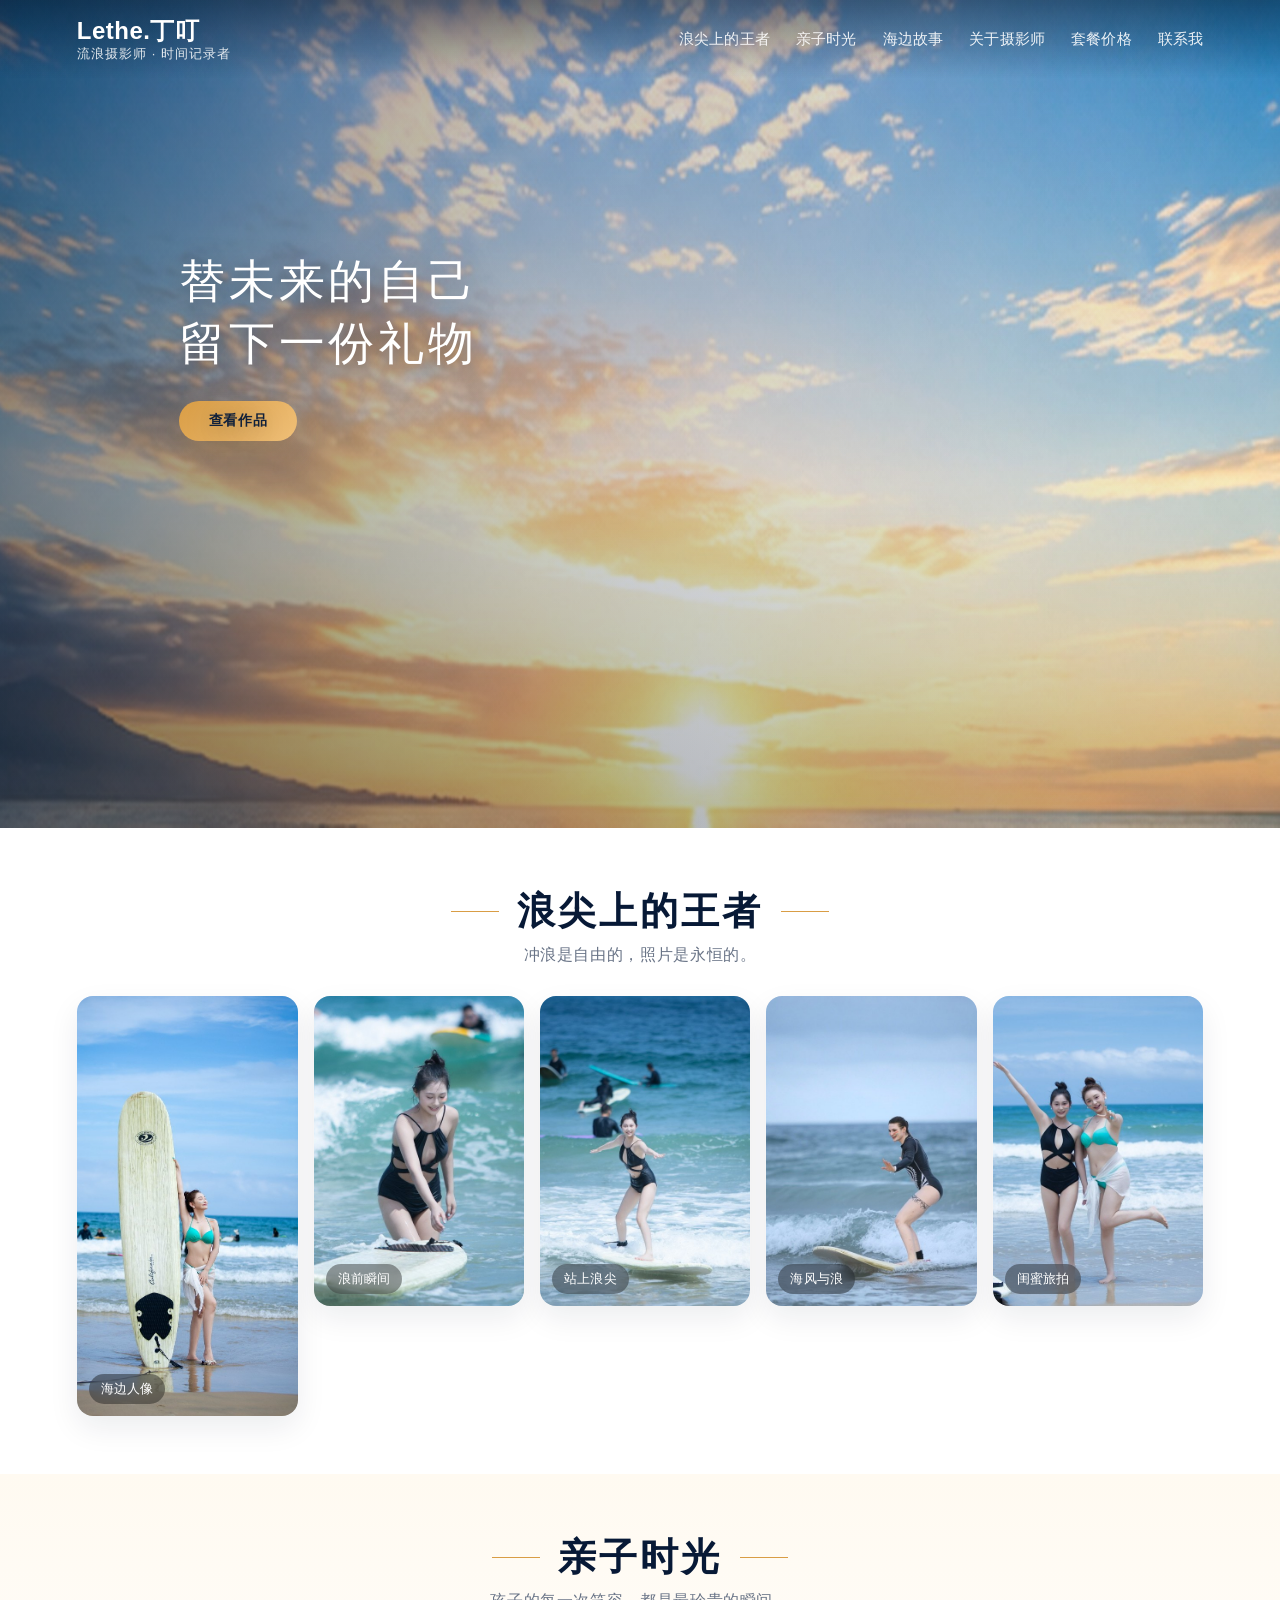
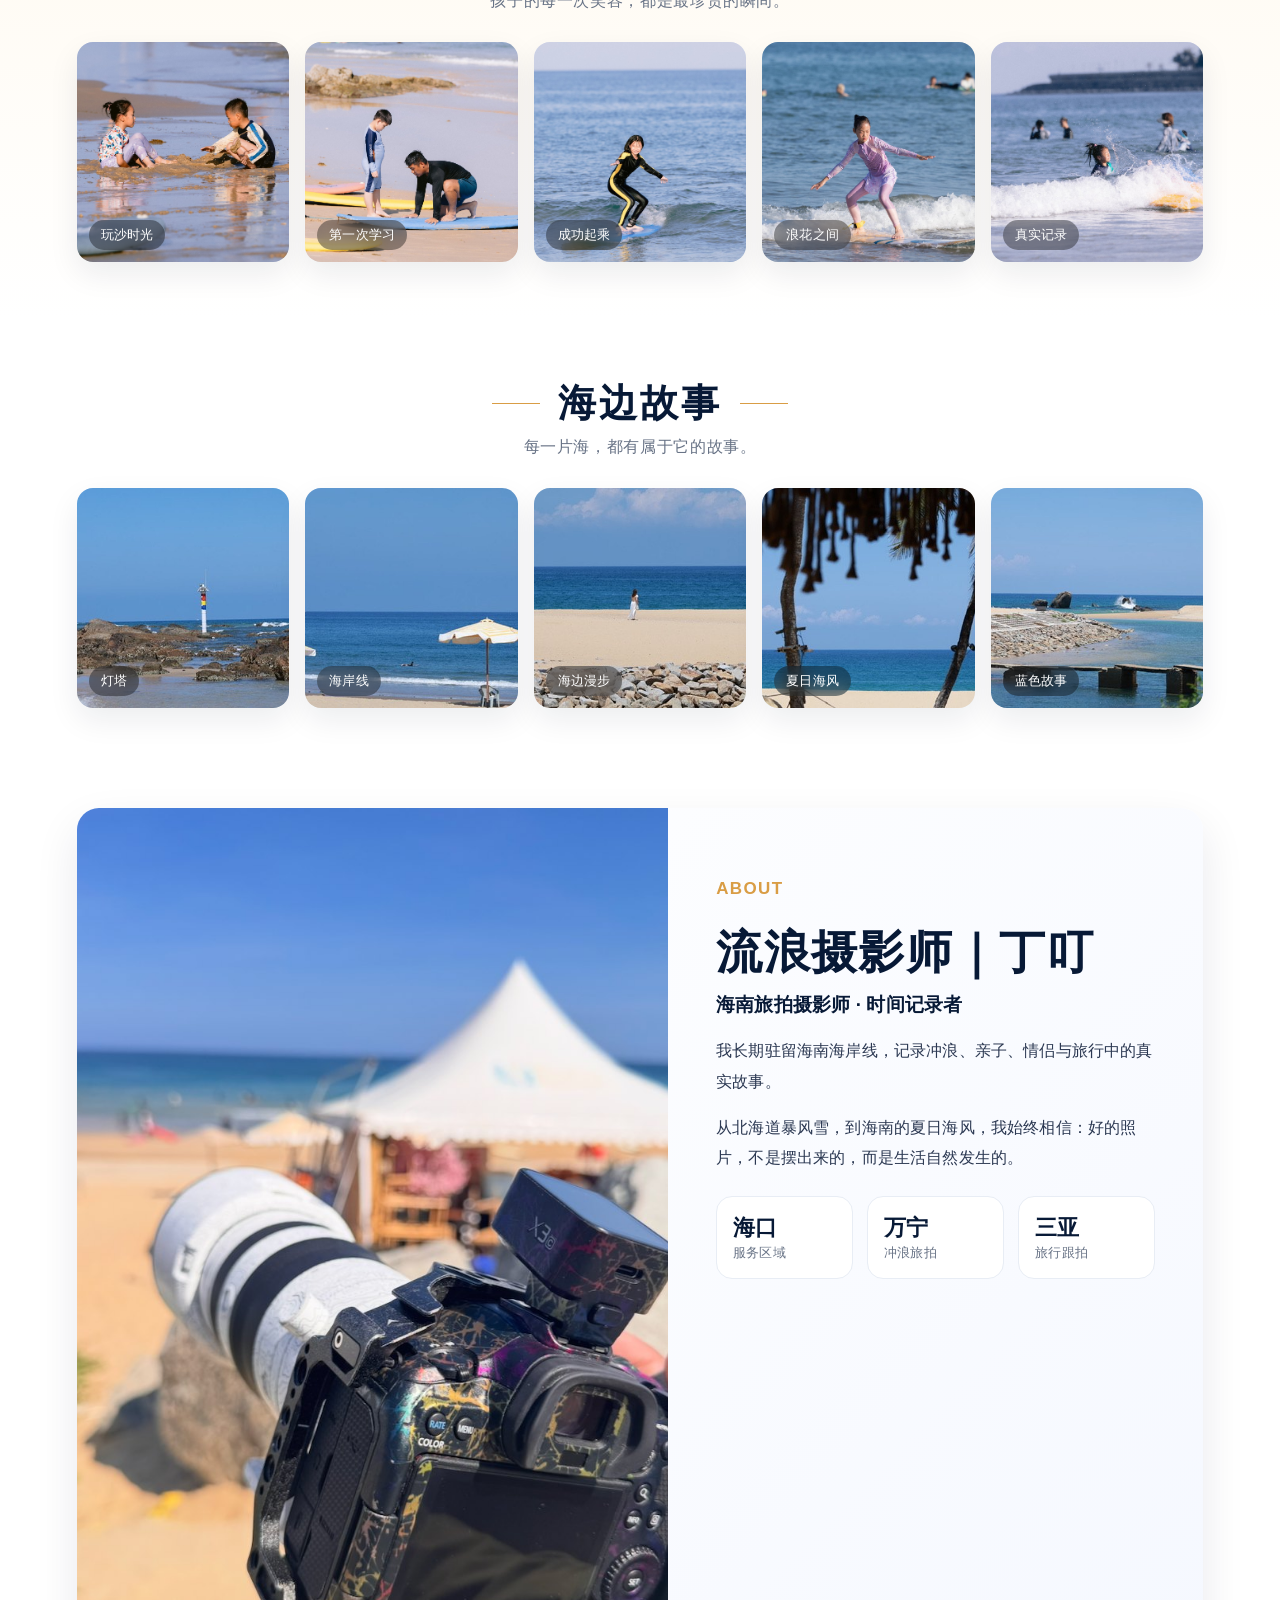
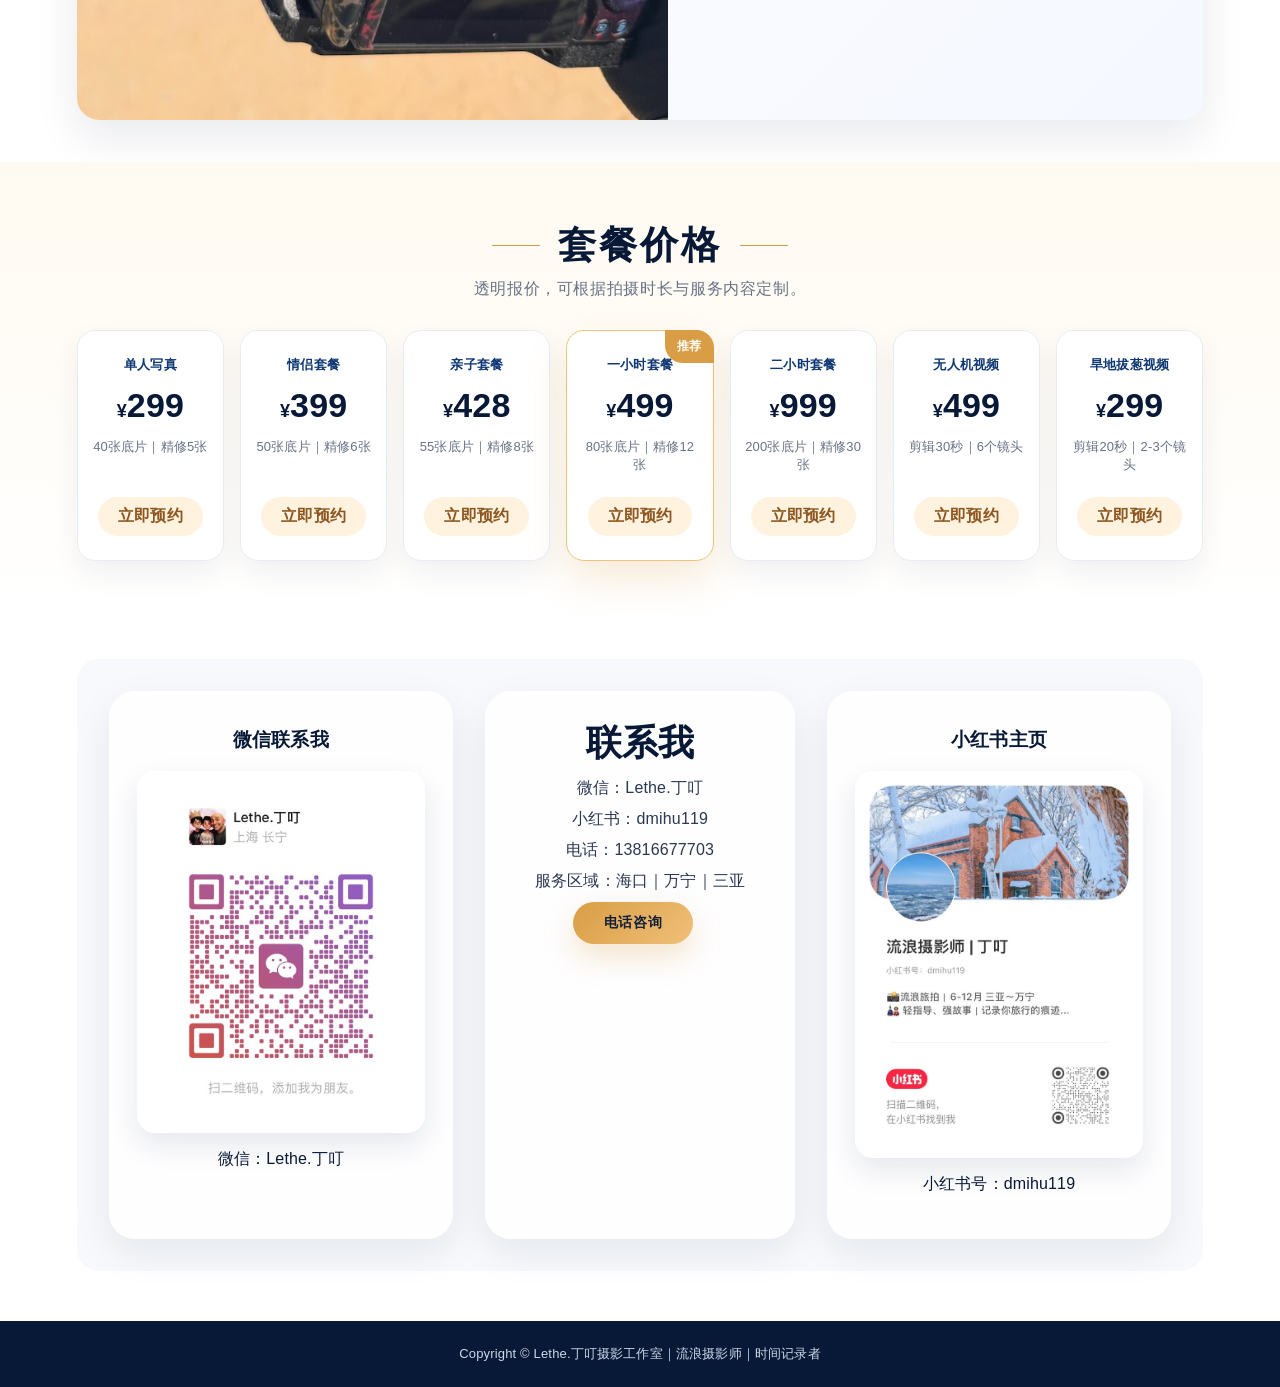
==== index.html @ 519474a5 "Add files via upload" ====
<!doctype html>
<html lang="zh-CN">
<head>
  <meta charset="utf-8" />
  <meta name="viewport" content="width=device-width, initial-scale=1" />
  <title>Lethe.丁叮｜海南旅拍摄影师</title>
  <meta name="description" content="流浪摄影师丁叮，海南海口、万宁、三亚旅拍预约。冲浪摄影、亲子时光、海边写真、情侣旅拍、无人机视频。" />
  <link rel="stylesheet" href="style.css" />
</head>
<body>
  <header class="nav">
    <a class="brand" href="#home"><span>Lethe.丁叮</span><small>流浪摄影师 · 时间记录者</small></a>
    <nav>
      <a href="#surf">浪尖上的王者</a><a href="#family">亲子时光</a><a href="#sea">海边故事</a><a href="#about">关于摄影师</a><a href="#price">套餐价格</a><a href="#contact">联系我</a>
    </nav>
  </header>

  <main id="home">
    <section class="hero">
      <div class="hero-bg"></div>
      <div class="hero-content">
        <div class="hero-brand-block hero-slogan-only">
          <h1>替未来的自己<br>留下一份礼物</h1>
          <div class="hero-actions">
            <a class="btn primary" href="#surf">查看作品</a>
          </div>
        </div>
      </div>
    </section>

    <section class="section" id="surf">
      <div class="section-title"><span></span><h2>浪尖上的王者</h2><span></span></div>
      <p class="section-desc">冲浪是自由的，照片是永恒的。</p>
      <div class="gallery surf-grid">
        <figure class="portrait"><img src="images/surf-01.jpg" alt="海边冲浪板人像"><figcaption>海边人像</figcaption></figure>
        <figure><img src="images/surf-02.jpg" alt="冲浪女孩入水"><figcaption>浪前瞬间</figcaption></figure>
        <figure><img src="images/surf-03.jpg" alt="冲浪女孩起乘"><figcaption>站上浪尖</figcaption></figure>
        <figure><img src="images/surf-04.jpg" alt="冲浪中的女孩"><figcaption>海风与浪</figcaption></figure>
        <figure><img src="images/surf-05.jpg" alt="闺蜜海边合影"><figcaption>闺蜜旅拍</figcaption></figure>
      </div>
    </section>

    <section class="section alt" id="family">
      <div class="section-title"><span></span><h2>亲子时光</h2><span></span></div>
      <p class="section-desc">孩子的每一次笑容，都是最珍贵的瞬间。</p>
      <div class="gallery family-grid">
        <figure><img src="images/family-01.jpg" alt="海边玩沙的小朋友"><figcaption>玩沙时光</figcaption></figure>
        <figure><img src="images/family-02.jpg" alt="冲浪教学"><figcaption>第一次学习</figcaption></figure>
        <figure><img src="images/family-03.jpg" alt="小朋友冲浪"><figcaption>成功起乘</figcaption></figure>
        <figure><img src="images/family-04.jpg" alt="粉色冲浪女孩"><figcaption>浪花之间</figcaption></figure>
        <figure><img src="images/family-05.jpg" alt="冲浪落水瞬间"><figcaption>真实记录</figcaption></figure>
      </div>
    </section>

    <section class="section" id="sea">
      <div class="section-title"><span></span><h2>海边故事</h2><span></span></div>
      <p class="section-desc">每一片海，都有属于它的故事。</p>
      <div class="gallery sea-grid">
        <figure><img src="images/sea-01.jpg" alt="海边灯塔"><figcaption>灯塔</figcaption></figure>
        <figure><img src="images/sea-02.jpg" alt="沙滩海景"><figcaption>海岸线</figcaption></figure>
        <figure><img src="images/sea-03.jpg" alt="海边漫步女孩"><figcaption>海边漫步</figcaption></figure>
        <figure><img src="images/sea-04.jpg" alt="海景椰树"><figcaption>夏日海风</figcaption></figure>
        <figure><img src="images/sea-05.jpg" alt="海边栈桥"><figcaption>蓝色故事</figcaption></figure>
      </div>
    </section>

    <section class="about" id="about">
      <div class="about-img"><img src="images/photographer.jpg" alt="摄影师海边工作照"></div>
      <div class="about-text">
        <p class="eyebrow dark">ABOUT</p>
        <h2>流浪摄影师｜丁叮</h2>
        <h3>海南旅拍摄影师 · 时间记录者</h3>
        <p>我长期驻留海南海岸线，记录冲浪、亲子、情侣与旅行中的真实故事。</p>
        <p>从北海道暴风雪，到海南的夏日海风，我始终相信：好的照片，不是摆出来的，而是生活自然发生的。</p>
        <div class="stats"><div><strong>海口</strong><span>服务区域</span></div><div><strong>万宁</strong><span>冲浪旅拍</span></div><div><strong>三亚</strong><span>旅行跟拍</span></div></div>
      </div>
    </section>

    <section class="section alt" id="price">
      <div class="section-title"><span></span><h2>套餐价格</h2><span></span></div>
      <p class="section-desc">透明报价，可根据拍摄时长与服务内容定制。</p>
      <div class="pricing">
        <div class="card"><small>单人写真</small><h3>299</h3><p>40张底片｜精修5张</p><a href="#contact">立即预约</a></div>
        <div class="card"><small>情侣套餐</small><h3>399</h3><p>50张底片｜精修6张</p><a href="#contact">立即预约</a></div>
        <div class="card"><small>亲子套餐</small><h3>428</h3><p>55张底片｜精修8张</p><a href="#contact">立即预约</a></div>
        <div class="card featured"><b>推荐</b><small>一小时套餐</small><h3>499</h3><p>80张底片｜精修12张</p><a href="#contact">立即预约</a></div>
        <div class="card"><small>二小时套餐</small><h3>999</h3><p>200张底片｜精修30张</p><a href="#contact">立即预约</a></div>
        <div class="card"><small>无人机视频</small><h3>499</h3><p>剪辑30秒｜6个镜头</p><a href="#contact">立即预约</a></div>
        <div class="card"><small>旱地拔葱视频</small><h3>299</h3><p>剪辑20秒｜2-3个镜头</p><a href="#contact">立即预约</a></div>
      </div>
    </section>

    <section class="contact" id="contact">
      <div class="qr"><h3>微信联系我</h3><img src="images/wechat-qr.jpg" alt="微信二维码"><p>微信：Lethe.丁叮</p></div>
      <div class="contact-info"><h2>联系我</h2><p>微信：Lethe.丁叮</p><p>小红书：dmihu119</p><p>电话：13816677703</p><p>服务区域：海口｜万宁｜三亚</p><a class="btn primary" href="tel:13816677703">电话咨询</a></div>
      <div class="qr"><h3>小红书主页</h3><img src="images/xhs-qr.jpg" alt="小红书二维码"><p>小红书号：dmihu119</p></div>
    </section>
  </main>

  <footer>Copyright © Lethe.丁叮摄影工作室｜流浪摄影师｜时间记录者</footer>
</body>
</html>
---- style.css ----
:root{--navy:#071936;--blue:#0e3773;--gold:#d99d45;--cream:#fffaf1;--muted:#687386;--card:#ffffff;--line:#e8edf5}*{box-sizing:border-box}html{scroll-behavior:smooth}body{margin:0;font-family:-apple-system,BlinkMacSystemFont,"Segoe UI","PingFang SC","Microsoft YaHei",Arial,sans-serif;color:var(--navy);background:#fff}a{text-decoration:none;color:inherit}.nav{position:fixed;z-index:50;top:0;left:0;right:0;height:72px;display:flex;align-items:center;justify-content:space-between;padding:0 7vw;color:#fff;background:linear-gradient(180deg,rgba(0,0,0,.42),rgba(0,0,0,0));transition:.3s}.brand{font-weight:700;font-size:24px;line-height:1}.brand small{display:block;font-weight:400;font-size:13px;margin-top:8px;opacity:.9}.nav nav{display:flex;gap:30px;font-size:15px}.nav nav a{opacity:.9}.nav nav a:hover{color:#ffe0a3}.hero{height:720px;min-height:82vh;position:relative;display:flex;align-items:center;padding:120px 7vw 80px;color:#fff;overflow:hidden}.hero-bg{position:absolute;inset:0;background:linear-gradient(90deg,rgba(3,14,36,.64),rgba(3,14,36,.22),rgba(3,14,36,.1)),url('images/hero.jpg') center/cover no-repeat;transform:scale(1.03)}.hero-content{position:relative;max-width:800px}.eyebrow{letter-spacing:.08em;font-size:17px;font-weight:600}.eyebrow.dark{color:var(--gold)}h1{font-size:66px;line-height:1.12;margin:24px 0 20px;letter-spacing:-.04em}h2{font-size:36px;margin:0}h3{margin:8px 0 18px}.subtitle{font-size:20px;opacity:.95}.btn{display:inline-flex;align-items:center;justify-content:center;padding:14px 30px;border-radius:999px;font-weight:700;margin-right:14px}.btn.primary{background:var(--gold);color:#fff;box-shadow:0 14px 35px rgba(217,157,69,.35)}.btn.ghost{border:1px solid rgba(255,255,255,.7);color:#fff}.section{padding:58px 6vw}.section.alt{background:linear-gradient(180deg,#fffaf1,#fff)}.section-title{display:flex;justify-content:center;align-items:center;gap:18px;text-align:center}.section-title span{width:48px;height:1px;background:var(--gold)}.section-desc{text-align:center;margin:8px 0 30px;color:var(--muted)}.gallery{display:grid;gap:16px}.gallery figure{margin:0;border-radius:16px;overflow:hidden;background:#f2f5fb;position:relative;box-shadow:0 12px 30px rgba(7,25,54,.08)}.gallery img{width:100%;height:100%;object-fit:cover;display:block;transition:.4s}.gallery figure:hover img{transform:scale(1.04)}figcaption{position:absolute;left:12px;bottom:12px;color:#fff;background:rgba(0,0,0,.36);backdrop-filter:blur(8px);padding:6px 12px;border-radius:999px;font-size:13px}.surf-grid{grid-template-columns:1.05fr 1fr 1fr 1fr 1fr}.surf-grid figure{height:310px}.surf-grid .portrait{height:420px;grid-row:span 2}.family-grid,.sea-grid{grid-template-columns:repeat(5,1fr)}.family-grid figure,.sea-grid figure{height:220px}.about{margin:42px 6vw;padding:0;background:linear-gradient(135deg,#fff,#f5f8ff);border-radius:22px;display:grid;grid-template-columns:1.05fr .95fr;overflow:hidden;box-shadow:0 18px 45px rgba(7,25,54,.09)}.about-img img{width:100%;height:100%;min-height:430px;object-fit:cover}.about-text{padding:48px}.about-text p{line-height:1.9;color:#2b3852}.stats{display:grid;grid-template-columns:repeat(3,1fr);gap:14px;margin-top:22px}.stats div{background:#fff;border:1px solid var(--line);border-radius:16px;padding:16px}.stats strong{display:block;font-size:22px}.stats span{color:var(--muted);font-size:13px}.pricing{display:grid;grid-template-columns:repeat(7,1fr);gap:16px}.card{position:relative;text-align:center;background:#fff;border:1px solid var(--line);border-radius:18px;padding:24px 12px;box-shadow:0 12px 30px rgba(7,25,54,.06)}.card small{color:var(--blue);font-weight:700}.card h3{font-size:34px;margin:12px 0 4px}.card h3:before{content:'¥';font-size:18px}.card p{font-size:13px;color:var(--muted);min-height:38px}.card a{display:inline-block;margin-top:8px;background:#fff2df;color:#8d5720;padding:9px 20px;border-radius:999px;font-weight:700}.card.featured{border-color:#efc47e;box-shadow:0 18px 40px rgba(217,157,69,.2)}.card.featured b{position:absolute;right:-1px;top:-1px;background:var(--gold);color:#fff;border-radius:0 18px 0 18px;padding:8px 12px;font-size:12px}.contact{margin:40px 6vw 0;padding:32px;background:#f7f9fc;border-radius:22px;display:grid;grid-template-columns:1fr 1.2fr 1fr;gap:26px;align-items:center;text-align:center}.qr img{width:190px;height:190px;object-fit:cover;border-radius:16px;background:#fff;padding:8px;box-shadow:0 12px 30px rgba(7,25,54,.1)}.contact-info p{margin:10px;color:#2b3852}footer{text-align:center;padding:24px;background:var(--navy);color:#cdd7ea;font-size:13px;margin-top:50px}@media(max-width:980px){.nav{height:auto;padding:18px 5vw;background:rgba(7,25,54,.72);backdrop-filter:blur(10px)}.nav nav{display:none}h1{font-size:42px}.hero{height:640px;padding:110px 5vw 60px}.surf-grid,.family-grid,.sea-grid{grid-template-columns:repeat(2,1fr)}.surf-grid .portrait{grid-row:auto;height:320px}.gallery figure,.family-grid figure,.sea-grid figure{height:230px}.about{grid-template-columns:1fr;margin:30px 5vw}.about-text{padding:28px}.pricing{grid-template-columns:repeat(2,1fr)}.contact{grid-template-columns:1fr;margin:30px 5vw}.qr img{width:220px;height:220px}}@media(max-width:560px){h1{font-size:34px}.subtitle,.eyebrow{font-size:15px}.section{padding:42px 4vw}.gallery{grid-template-columns:1fr}.gallery figure,.surf-grid .portrait,.family-grid figure,.sea-grid figure{height:260px}.pricing{grid-template-columns:1fr}.stats{grid-template-columns:1fr}.btn{margin:6px 8px 6px 0}.hero{min-height:88vh}.hero-bg{background-position:center}}


/* ===== V3 首页字体与排版优化 ===== */
:root{
  --navy:#071936;
  --deep:#071425;
  --gold:#d99d45;
  --cream:#fffaf1;
}

body{
  font-family: -apple-system,BlinkMacSystemFont,"Helvetica Neue","PingFang SC","Hiragino Sans GB","Microsoft YaHei",Arial,sans-serif;
  letter-spacing: .01em;
}

.nav{
  height: 78px;
  padding: 0 6vw;
  background: linear-gradient(180deg, rgba(5,15,32,.46), rgba(5,15,32,0));
  backdrop-filter: none;
}

.nav .brand span{
  font-size: 24px;
  font-weight: 650;
  letter-spacing: .02em;
}

.nav .brand small{
  margin-top: 4px;
  font-size: 13px;
  opacity: .86;
  letter-spacing: .08em;
}

.nav nav{
  gap: 26px;
}

.nav nav a{
  font-size: 15px;
  font-weight: 500;
  opacity: .9;
}

.hero{
  min-height: 760px;
  height: 92vh;
  position: relative;
  display: flex;
  align-items: center;
  overflow: hidden;
}

.hero-bg{
  position:absolute;
  inset:0;
  background-size: cover;
  background-position: center center;
  filter: none;
  transform: scale(1.01);
}

.hero::before{
  content:"";
  position:absolute;
  inset:0;
  background:
    linear-gradient(90deg, rgba(5,15,32,.70) 0%, rgba(5,15,32,.42) 43%, rgba(5,15,32,.10) 100%),
    linear-gradient(180deg, rgba(5,15,32,.20) 0%, rgba(5,15,32,.08) 52%, rgba(5,15,32,.34) 100%);
  z-index:1;
}

.hero-content{
  position: relative;
  z-index: 2;
  width: min(980px, 88vw);
  margin-left: 7vw;
  padding-top: 40px;
  color: #fff;
}

.hero-content .eyebrow{
  font-size: clamp(17px, 2vw, 24px);
  line-height: 1.5;
  font-weight: 500;
  letter-spacing: .12em;
  opacity: .94;
  margin: 0 0 30px;
  text-shadow: 0 2px 18px rgba(0,0,0,.25);
}

.hero-content h1{
  margin: 0;
  max-width: 900px;
  font-size: clamp(48px, 7vw, 88px);
  line-height: 1.14;
  font-weight: 680;
  letter-spacing: .02em;
  text-shadow: 0 5px 30px rgba(0,0,0,.36);
}

.hero-content h1 span{
  font-weight: 620;
}

.hero-content .subtitle{
  margin-top: 30px;
  font-size: clamp(17px, 2vw, 23px);
  line-height: 1.85;
  font-weight: 400;
  letter-spacing: .08em;
  opacity: .94;
  text-shadow: 0 3px 22px rgba(0,0,0,.28);
}

.hero-actions{
  margin-top: 34px;
  display:flex;
  gap:16px;
  flex-wrap:wrap;
}

.btn{
  min-width: 138px;
  border-radius: 999px;
  padding: 14px 28px;
  font-size: 15px;
  font-weight: 600;
  letter-spacing: .05em;
}

.btn.primary{
  background: linear-gradient(135deg,#d99d45,#f0c078);
  color:#11213a;
  box-shadow: 0 12px 30px rgba(217,157,69,.28);
}

.btn.ghost{
  color:#fff;
  border:1px solid rgba(255,255,255,.58);
  background:rgba(255,255,255,.08);
}

.section-title h2{
  font-size: clamp(28px, 3vw, 40px);
  letter-spacing: .08em;
  font-weight: 700;
}

.section-desc{
  font-size: 16px;
  letter-spacing: .04em;
}

.about-text h2{
  font-size: clamp(30px, 4vw, 46px);
  font-weight: 700;
  letter-spacing:.03em;
}

.contact{
  display:grid;
  grid-template-columns: minmax(220px, 1fr) minmax(260px, .9fr) minmax(220px, 1fr);
  gap: 32px;
  align-items: stretch;
}

.contact .qr,
.contact .contact-info{
  background: rgba(255,255,255,.9);
  border-radius: 26px;
  box-shadow: 0 14px 38px rgba(7,25,54,.08);
  padding: 28px;
}

.contact .qr img{
  width: 100%;
  max-width: 360px;
  height: auto;
  object-fit: contain;
  display:block;
  margin: 0 auto;
  border-radius: 18px;
}

@media(max-width: 900px){
  .nav{
    height:auto;
    min-height:66px;
    padding: 14px 5vw;
  }
  .nav nav{
    display:none;
  }
  .hero{
    min-height: 680px;
    height: 86vh;
  }
  .hero-content{
    width: 88vw;
    margin-left: 6vw;
    padding-top: 50px;
  }
  .hero-content h1{
    font-size: clamp(42px, 10vw, 68px);
    line-height: 1.18;
  }
  .hero-content .eyebrow{
    font-size: 16px;
    letter-spacing: .08em;
    margin-bottom: 22px;
  }
  .hero-content .subtitle{
    font-size: 16px;
    line-height: 1.75;
  }
  .contact{
    grid-template-columns:1fr;
  }
}

@media(max-width: 560px){
  .hero{
    min-height: 640px;
    height: 82vh;
  }
  .hero-content h1{
    font-size: 40px;
    line-height: 1.18;
  }
  .hero-content .eyebrow{
    font-size: 14px;
  }
  .hero-content .subtitle{
    font-size: 15px;
    letter-spacing: .04em;
  }
  .btn{
    width: 100%;
    text-align:center;
  }
}


/* ===== V4 首页高清背景图强制替换 ===== */
.hero-bg{
  background-image: url("images/hero.jpg") !important;
  background-size: cover !important;
  background-position: center center !important;
}


/* ===== V5 首页高清落日大图最终修复 ===== */
.hero-bg{
  background-image: url("images/hero.jpg") !important;
  background-size: cover !important;
  background-position: center center !important;
  filter: none !important;
  transform: none !important;
}
.hero::before{
  background:
    linear-gradient(90deg, rgba(5,15,32,.58) 0%, rgba(5,15,32,.34) 45%, rgba(5,15,32,.06) 100%),
    linear-gradient(180deg, rgba(5,15,32,.10) 0%, rgba(5,15,32,.05) 55%, rgba(5,15,32,.26) 100%) !important;
}


/* ===== V6 首页文字减少与画面留白优化 ===== */
.hero{
  min-height: 760px;
  height: 92vh;
}

.hero-content{
  width: min(560px, 84vw) !important;
  margin-left: 7vw !important;
  padding-top: 120px !important;
}

.hero-content .eyebrow{
  font-size: clamp(14px, 1.3vw, 18px) !important;
  line-height: 1.5 !important;
  font-weight: 500 !important;
  letter-spacing: .16em !important;
  margin-bottom: 18px !important;
  opacity: .92 !important;
}

.hero-content h1{
  max-width: 560px !important;
  font-size: clamp(44px, 5.2vw, 68px) !important;
  line-height: 1.16 !important;
  font-weight: 620 !important;
  letter-spacing: .04em !important;
}

.hero-content .subtitle{
  margin-top: 22px !important;
  font-size: clamp(14px, 1.4vw, 18px) !important;
  line-height: 1.8 !important;
  letter-spacing: .06em !important;
  max-width: 520px !important;
}

.hero-actions{
  margin-top: 26px !important;
}

.hero::before{
  background:
    linear-gradient(90deg, rgba(5,15,32,.50) 0%, rgba(5,15,32,.26) 38%, rgba(5,15,32,.02) 100%),
    linear-gradient(180deg, rgba(5,15,32,.06) 0%, rgba(5,15,32,.02) 58%, rgba(5,15,32,.24) 100%) !important;
}

@media(max-width: 900px){
  .hero-content{
    width: 82vw !important;
    margin-left: 6vw !important;
    padding-top: 100px !important;
  }
  .hero-content h1{
    font-size: clamp(38px, 9vw, 52px) !important;
  }
}

@media(max-width: 560px){
  .hero{
    min-height: 620px !important;
    height: 82vh !important;
  }
  .hero-content{
    width: 86vw !important;
    padding-top: 82px !important;
  }
  .hero-content h1{
    font-size: 38px !important;
  }
  .hero-content .subtitle{
    font-size: 14px !important;
  }
}


/* ===== V7 首页极简版：少字、不挡人物 ===== */
.hero-content{
  width: min(430px, 78vw) !important;
  margin-left: 7vw !important;
  padding-top: 0 !important;
  transform: translateY(-70px) !important;
}

.hero-content .eyebrow{
  font-size: clamp(13px, 1.1vw, 16px) !important;
  margin-bottom: 14px !important;
  letter-spacing: .18em !important;
  font-weight: 500 !important;
  opacity: .92 !important;
}

.hero-content h1{
  max-width: 430px !important;
  font-size: clamp(34px, 4vw, 54px) !important;
  line-height: 1.18 !important;
  font-weight: 600 !important;
  letter-spacing: .04em !important;
}

.hero-content .subtitle{
  display:none !important;
}

.hero-actions{
  margin-top: 24px !important;
}

.hero-actions .btn.ghost{
  display:none !important;
}

.btn{
  min-width: 120px !important;
  padding: 12px 24px !important;
  font-size: 14px !important;
}

.hero::before{
  background:
    linear-gradient(90deg, rgba(5,15,32,.45) 0%, rgba(5,15,32,.18) 42%, rgba(5,15,32,0) 100%),
    linear-gradient(180deg, rgba(5,15,32,.08) 0%, rgba(5,15,32,.02) 55%, rgba(5,15,32,.22) 100%) !important;
}

@media(max-width: 900px){
  .hero-content{
    width: 72vw !important;
    margin-left: 7vw !important;
    transform: translateY(-110px) !important;
  }
  .hero-content h1{
    font-size: clamp(30px, 8vw, 42px) !important;
    max-width: 330px !important;
  }
}

@media(max-width: 560px){
  .hero{
    min-height: 620px !important;
    height: 82vh !important;
  }
  .hero-content{
    width: 70vw !important;
    margin-left: 7vw !important;
    transform: translateY(-135px) !important;
  }
  .hero-content .eyebrow{
    font-size: 13px !important;
    margin-bottom: 10px !important;
  }
  .hero-content h1{
    font-size: 32px !important;
    line-height: 1.22 !important;
    max-width: 280px !important;
  }
  .hero-actions{
    margin-top: 18px !important;
  }
  .btn{
    width:auto !important;
    min-width: 110px !important;
    padding: 11px 22px !important;
    font-size: 13px !important;
  }
}


/* ===== V8 首页品牌口号版 ===== */
.hero-content{
  width: min(420px, 80vw) !important;
  margin-left: 7vw !important;
  padding-top: 0 !important;
  transform: translateY(-118px) !important;
}

.hero-brand-block{
  color:#fff;
  text-shadow: 0 4px 26px rgba(0,0,0,.34);
}

.hero-name{
  margin:0 0 7px 0;
  font-size: clamp(20px, 2.1vw, 28px);
  line-height:1.25;
  font-weight: 650;
  letter-spacing:.06em;
}

.hero-role{
  margin:0 0 30px 0;
  font-size: clamp(13px, 1.15vw, 16px);
  line-height:1.5;
  font-weight:400;
  letter-spacing:.14em;
  opacity:.86;
}

.hero-brand-block h1{
  margin:0;
  max-width:420px;
  font-size: clamp(34px, 4.2vw, 52px) !important;
  line-height:1.28 !important;
  font-weight:560 !important;
  letter-spacing:.08em !important;
}

.hero-actions{
  margin-top:30px !important;
}

.hero-actions .btn{
  width:auto !important;
  min-width:118px !important;
  padding:12px 26px !important;
  font-size:14px !important;
  border-radius:999px !important;
}

.hero-actions .btn.ghost{
  display:none !important;
}

.hero::before{
  background:
    linear-gradient(90deg, rgba(5,15,32,.48) 0%, rgba(5,15,32,.22) 42%, rgba(5,15,32,0) 100%),
    linear-gradient(180deg, rgba(5,15,32,.06) 0%, rgba(5,15,32,.02) 58%, rgba(5,15,32,.22) 100%) !important;
}

@media(max-width:900px){
  .hero-content{
    width:74vw !important;
    margin-left:7vw !important;
    transform:translateY(-130px) !important;
  }
  .hero-name{font-size:22px;}
  .hero-role{font-size:13px;margin-bottom:24px;}
  .hero-brand-block h1{
    font-size:36px !important;
    max-width:320px;
  }
}

@media(max-width:560px){
  .hero{
    min-height:620px !important;
    height:82vh !important;
  }
  .hero-content{
    width:72vw !important;
    margin-left:7vw !important;
    transform:translateY(-145px) !important;
  }
  .hero-name{font-size:20px;}
  .hero-role{
    font-size:12px;
    letter-spacing:.12em;
    margin-bottom:22px;
  }
  .hero-brand-block h1{
    font-size:30px !important;
    line-height:1.32 !important;
    max-width:280px;
  }
  .hero-actions{margin-top:22px !important;}
  .hero-actions .btn{
    padding:10px 22px !important;
    font-size:13px !important;
  }
}


/* ===== V9 首页去重：导航保留，Hero只保留口号 ===== */
.hero-slogan-only .hero-name,
.hero-slogan-only .hero-role{
  display:none !important;
}

.hero-content{
  width: min(390px, 76vw) !important;
  margin-left: 7vw !important;
  padding-top: 0 !important;
  transform: translateY(-88px) !important;
}

.hero-brand-block h1{
  margin:0 !important;
  max-width:390px !important;
  font-size: clamp(32px, 3.6vw, 46px) !important;
  line-height:1.34 !important;
  font-weight:520 !important;
  letter-spacing:.08em !important;
}

.hero-actions{
  margin-top:26px !important;
}

.hero-actions .btn{
  width:auto !important;
  min-width:118px !important;
  padding:11px 26px !important;
  font-size:14px !important;
  border-radius:999px !important;
}

.hero::before{
  background:
    linear-gradient(90deg, rgba(5,15,32,.42) 0%, rgba(5,15,32,.18) 42%, rgba(5,15,32,0) 100%),
    linear-gradient(180deg, rgba(5,15,32,.05) 0%, rgba(5,15,32,.02) 58%, rgba(5,15,32,.18) 100%) !important;
}

@media(max-width:900px){
  .hero-content{
    width:70vw !important;
    margin-left:7vw !important;
    transform:translateY(-128px) !important;
  }
  .hero-brand-block h1{
    font-size:34px !important;
    max-width:300px !important;
  }
}

@media(max-width:560px){
  .hero-content{
    width:68vw !important;
    margin-left:7vw !important;
    transform:translateY(-148px) !important;
  }
  .hero-brand-block h1{
    font-size:28px !important;
    line-height:1.36 !important;
    max-width:260px !important;
  }
  .hero-actions{
    margin-top:20px !important;
  }
  .hero-actions .btn{
    padding:10px 22px !important;
    font-size:13px !important;
  }
}
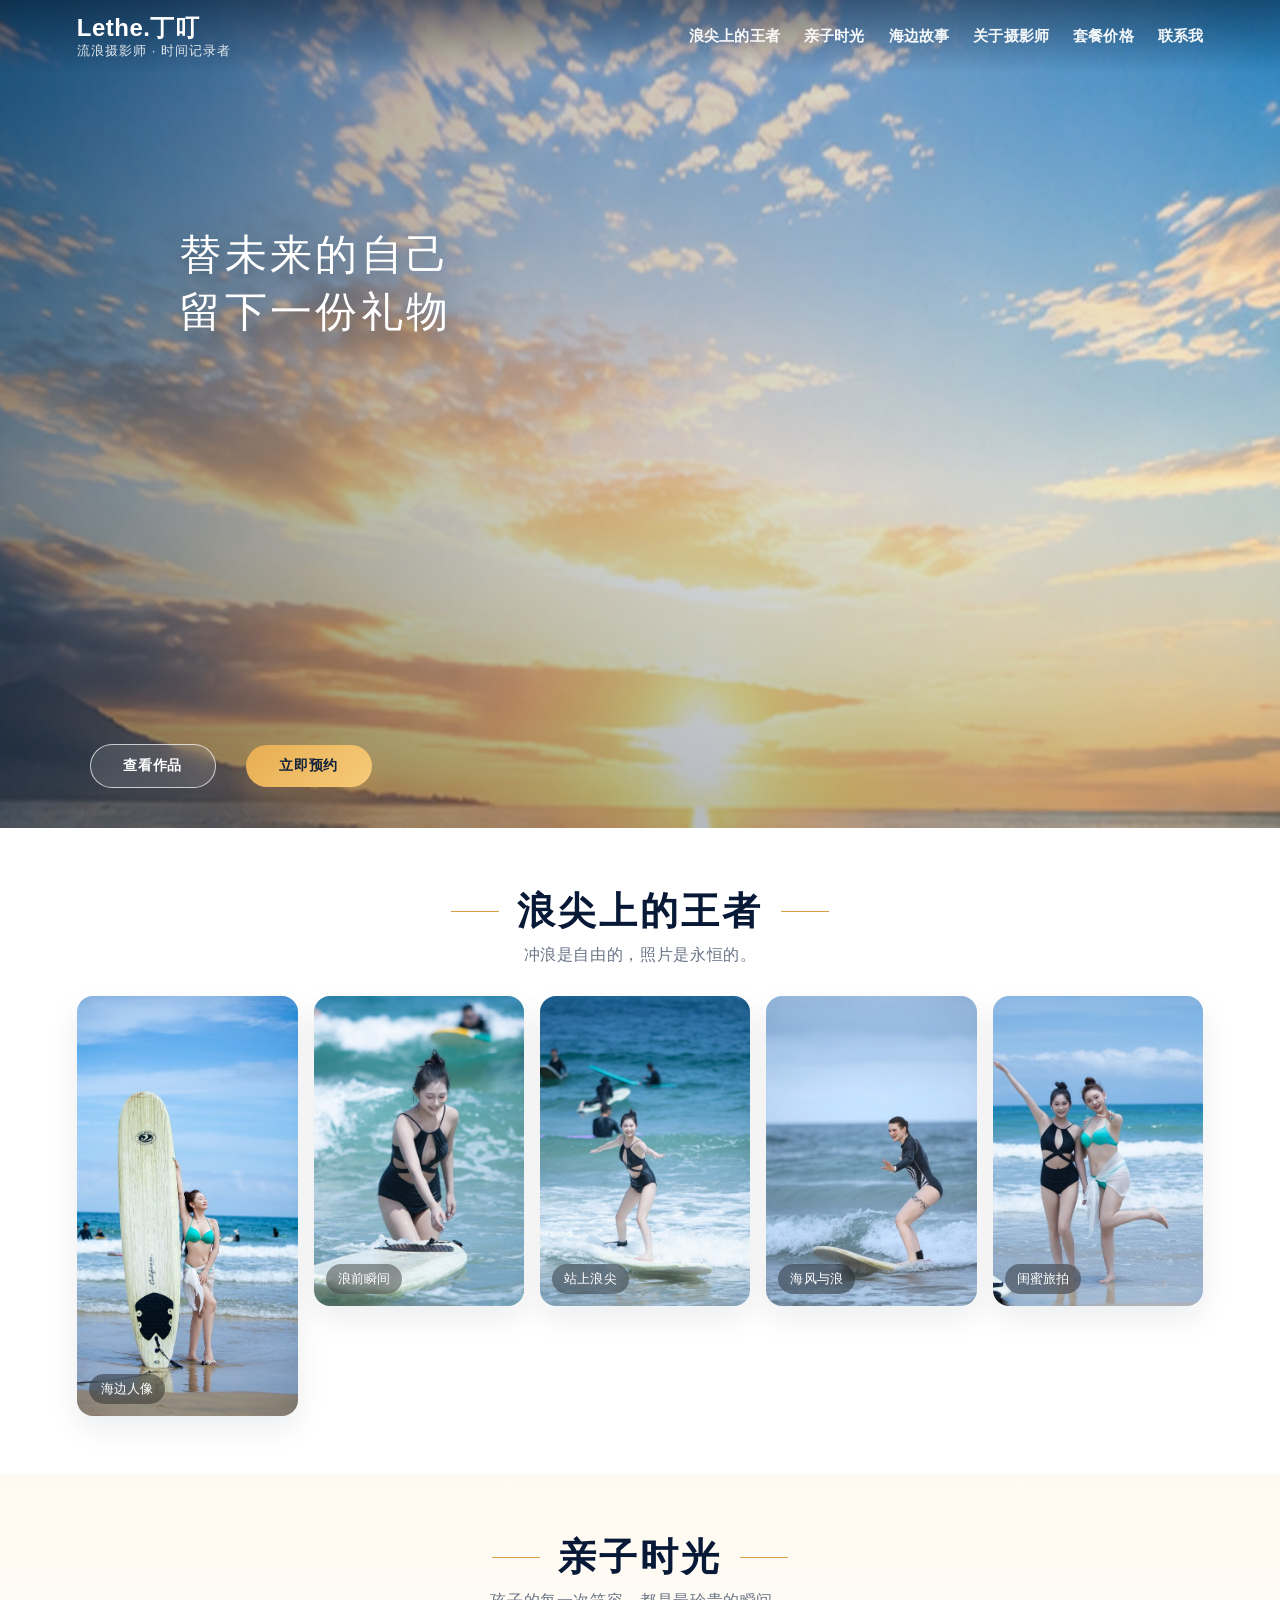
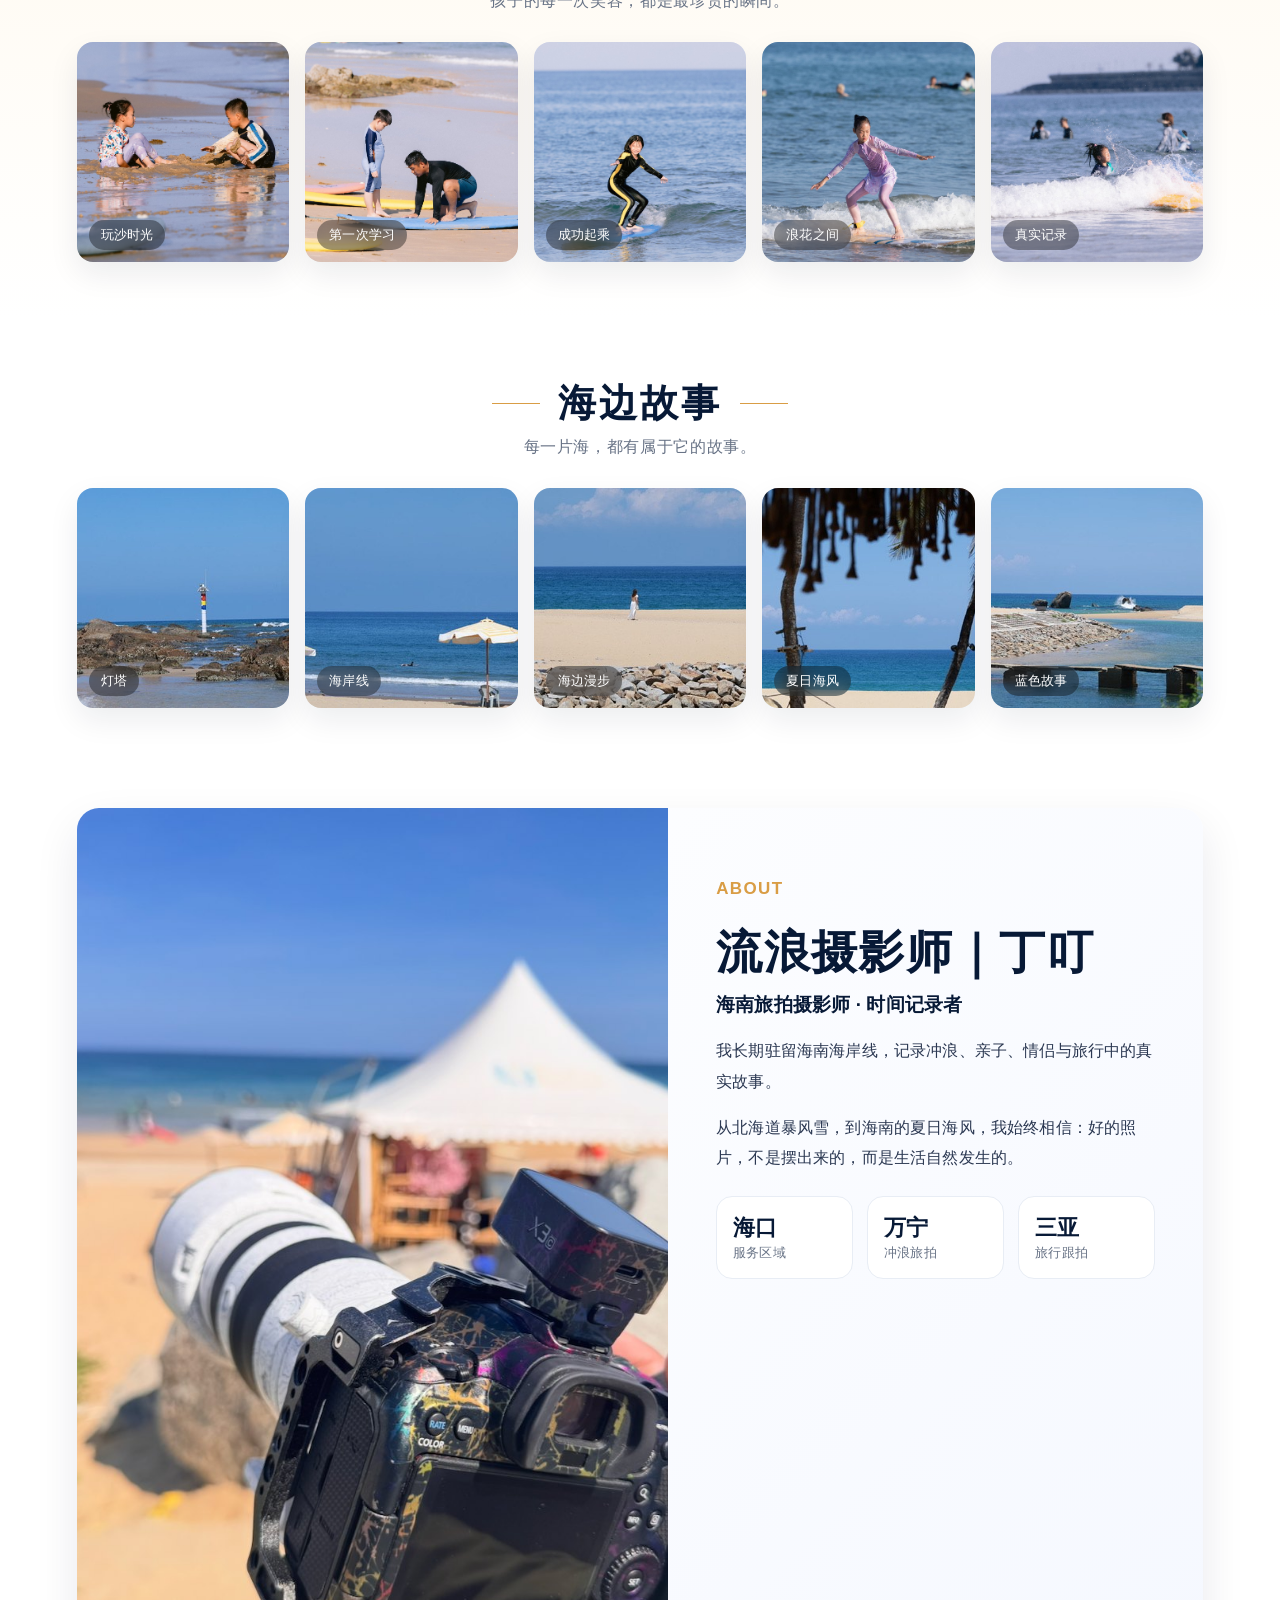
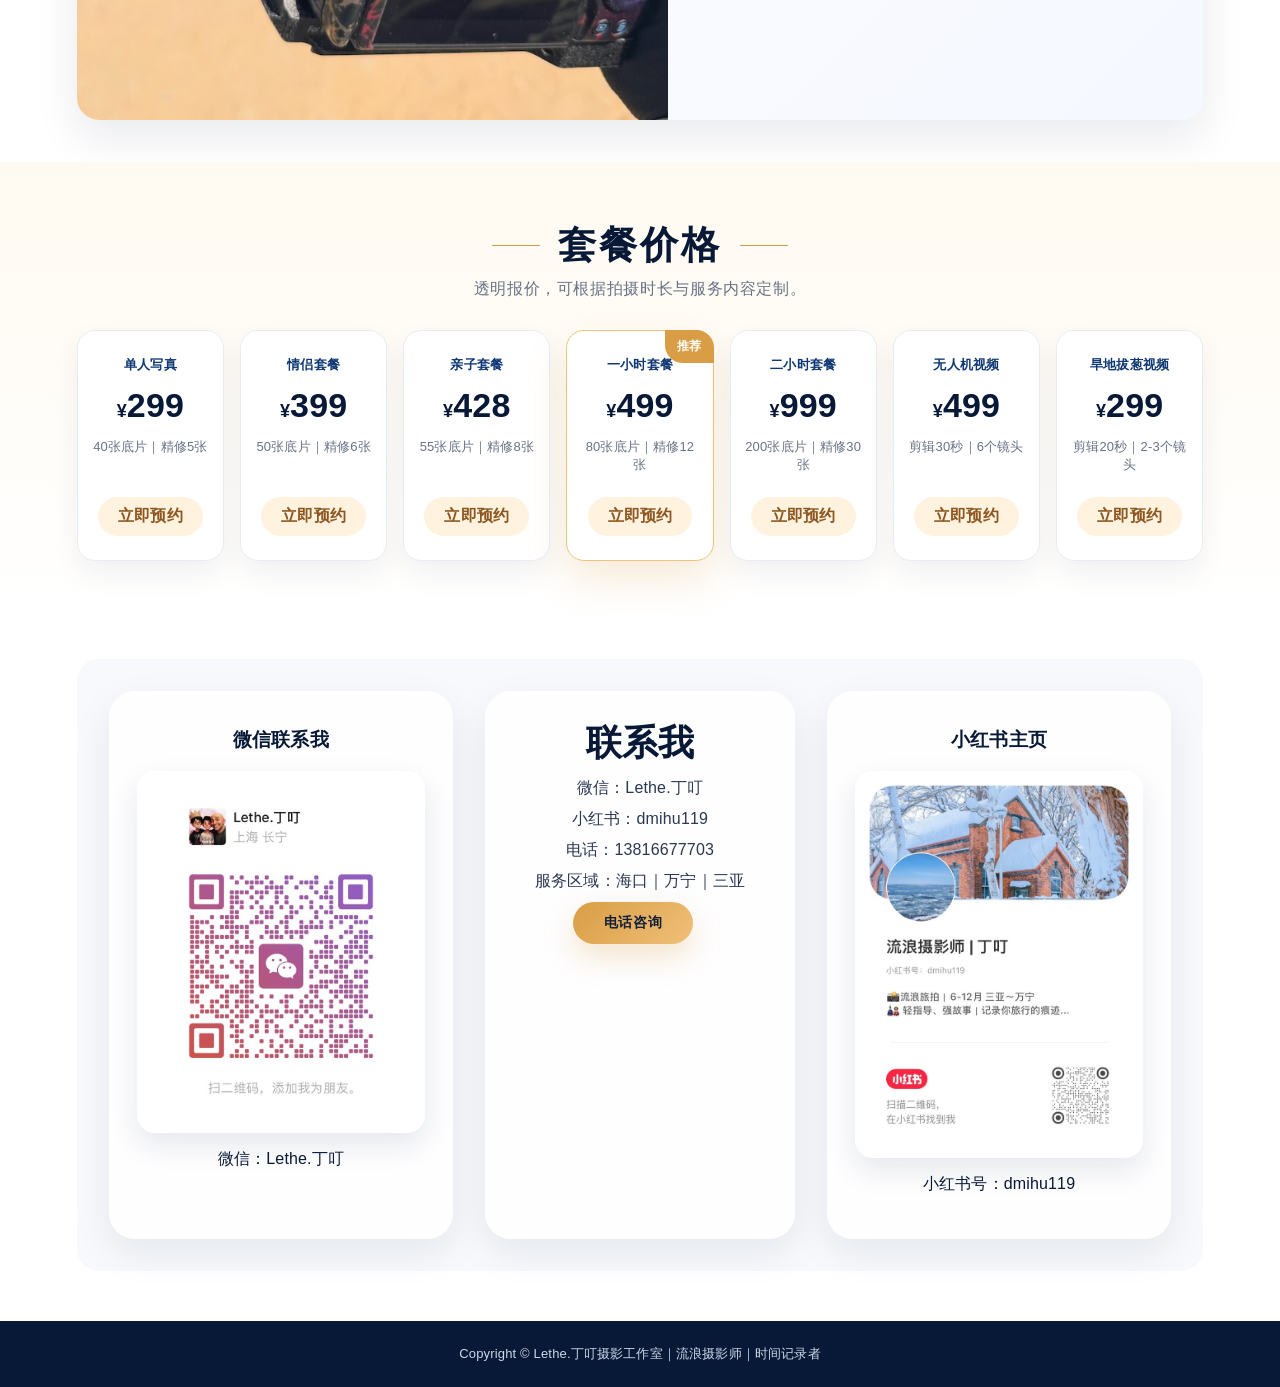
==== commit f03507d3: "Add files via upload" ====
--- a/index.html
+++ b/index.html
@@ -21,10 +21,11 @@
       <div class="hero-content">
         <div class="hero-brand-block hero-slogan-only">
           <h1>替未来的自己<br>留下一份礼物</h1>
-          <div class="hero-actions">
-            <a class="btn primary" href="#surf">查看作品</a>
-          </div>
         </div>
+      </div>
+      <div class="hero-bottom-actions">
+        <a class="btn ghost" href="#surf">查看作品</a>
+        <a class="btn primary" href="#contact">立即预约</a>
       </div>
     </section>
 
--- a/style.css
+++ b/style.css
@@ -609,3 +609,302 @@
     font-size:13px !important;
   }
 }
+
+
+/* ===== V10 恢复导航 + 按钮移到底部 ===== */
+
+/* 恢复顶部导航栏 */
+.nav{
+  display:flex !important;
+  align-items:center !important;
+  justify-content:space-between !important;
+  height:72px !important;
+  padding:0 6vw !important;
+  z-index:100 !important;
+  color:#fff !important;
+  background:linear-gradient(180deg, rgba(5,15,32,.46), rgba(5,15,32,0)) !important;
+}
+
+.nav .brand{
+  display:flex !important;
+  flex-direction:column !important;
+}
+
+.nav nav{
+  display:flex !important;
+  align-items:center !important;
+  gap:24px !important;
+  white-space:nowrap !important;
+}
+
+.nav nav a{
+  display:inline-block !important;
+  color:#fff !important;
+  font-size:15px !important;
+  font-weight:600 !important;
+  opacity:.95 !important;
+}
+
+/* 首页文字继续保持精简 */
+.hero-content{
+  width:min(390px, 76vw) !important;
+  margin-left:7vw !important;
+  transform:translateY(-130px) !important;
+}
+
+/* 按钮固定在首屏底部左侧，不挡人物 */
+.hero-actions{
+  position:absolute !important;
+  left:7vw !important;
+  bottom:64px !important;
+  margin-top:0 !important;
+  display:flex !important;
+  gap:16px !important;
+  z-index:5 !important;
+}
+
+.hero-actions .btn{
+  width:auto !important;
+  min-width:126px !important;
+  padding:12px 28px !important;
+  font-size:14px !important;
+  border-radius:999px !important;
+  text-align:center !important;
+}
+
+.hero-actions .btn.ghost{
+  display:inline-block !important;
+  color:#fff !important;
+  border:1px solid rgba(255,255,255,.65) !important;
+  background:rgba(255,255,255,.08) !important;
+  backdrop-filter: blur(8px) !important;
+}
+
+.hero-actions .btn.primary{
+  display:inline-block !important;
+  color:#10213a !important;
+  background:linear-gradient(135deg,#e7ad52,#f7cb79) !important;
+}
+
+/* 平板：导航保留，但缩小间距 */
+@media(max-width:900px){
+  .nav{
+    height:68px !important;
+    padding:0 5vw !important;
+  }
+  .nav nav{
+    display:flex !important;
+    gap:14px !important;
+    overflow-x:auto !important;
+    max-width:62vw !important;
+    scrollbar-width:none;
+  }
+  .nav nav::-webkit-scrollbar{display:none;}
+  .nav nav a{
+    font-size:13px !important;
+  }
+  .hero-content{
+    width:70vw !important;
+    margin-left:7vw !important;
+    transform:translateY(-150px) !important;
+  }
+  .hero-actions{
+    left:7vw !important;
+    bottom:50px !important;
+  }
+}
+
+/* 手机：顶部保留品牌，导航横向可滑动；按钮底部两列 */
+@media(max-width:560px){
+  .nav{
+    height:auto !important;
+    min-height:66px !important;
+    padding:12px 5vw !important;
+    align-items:flex-start !important;
+  }
+  .nav .brand span{
+    font-size:20px !important;
+  }
+  .nav .brand small{
+    font-size:12px !important;
+  }
+  .nav nav{
+    display:flex !important;
+    position:absolute !important;
+    left:5vw !important;
+    right:5vw !important;
+    top:64px !important;
+    max-width:none !important;
+    gap:18px !important;
+    overflow-x:auto !important;
+    padding:6px 0 !important;
+  }
+  .nav nav a{
+    font-size:12px !important;
+    opacity:.9 !important;
+  }
+  .hero-content{
+    width:68vw !important;
+    margin-left:7vw !important;
+    transform:translateY(-158px) !important;
+  }
+  .hero-actions{
+    left:7vw !important;
+    right:7vw !important;
+    bottom:34px !important;
+    gap:12px !important;
+  }
+  .hero-actions .btn{
+    flex:1 !important;
+    min-width:0 !important;
+    padding:11px 12px !important;
+    font-size:13px !important;
+  }
+}
+
+
+/* FINAL HERO LAYOUT */
+.hero-content{
+ left:0 !important;
+ margin-left:7vw !important;
+ width:360px !important;
+ transform:translateY(-180px) !important;
+}
+
+.hero-brand-block h1{
+ font-size:42px !important;
+ line-height:1.35 !important;
+ font-weight:500 !important;
+ max-width:360px !important;
+}
+
+.hero-actions{
+ position:absolute !important;
+ left:7vw !important;
+ bottom:40px !important;
+ display:flex !important;
+ gap:14px !important;
+}
+
+.nav{
+ display:flex !important;
+ visibility:visible !important;
+ opacity:1 !important;
+ z-index:999 !important;
+}
+
+@media(max-width:560px){
+ .hero-brand-block h1{
+   font-size:28px !important;
+ }
+ .hero-actions{
+   bottom:28px !important;
+ }
+}
+
+
+/* ===== V11 按钮真正固定到首页首图底部 ===== */
+.hero{
+  position: relative !important;
+  overflow: hidden !important;
+}
+
+.hero-content{
+  position: relative !important;
+  z-index: 3 !important;
+  width: min(360px, 70vw) !important;
+  margin-left: 7vw !important;
+  transform: translateY(-150px) !important;
+}
+
+.hero-brand-block h1{
+  font-size: 42px !important;
+  line-height: 1.35 !important;
+  font-weight: 500 !important;
+  letter-spacing: .08em !important;
+  max-width: 360px !important;
+}
+
+.hero-bottom-actions{
+  position: absolute !important;
+  left: 7vw !important;
+  bottom: 40px !important;
+  z-index: 6 !important;
+  display: flex !important;
+  gap: 16px !important;
+  align-items: center !important;
+}
+
+.hero-bottom-actions .btn{
+  display: inline-flex !important;
+  align-items: center !important;
+  justify-content: center !important;
+  width: auto !important;
+  min-width: 126px !important;
+  padding: 12px 28px !important;
+  border-radius: 999px !important;
+  font-size: 14px !important;
+  font-weight: 600 !important;
+  text-align: center !important;
+  text-decoration: none !important;
+}
+
+.hero-bottom-actions .btn.ghost{
+  color: #fff !important;
+  border: 1px solid rgba(255,255,255,.70) !important;
+  background: rgba(255,255,255,.10) !important;
+  backdrop-filter: blur(8px) !important;
+}
+
+.hero-bottom-actions .btn.primary{
+  color: #11213a !important;
+  border: none !important;
+  background: linear-gradient(135deg,#e7ad52,#f7cb79) !important;
+}
+
+/* 彻底隐藏旧位置按钮，防止重复 */
+.hero-content > .hero-actions,
+.hero-brand-block > .hero-actions{
+  display: none !important;
+}
+
+/* 导航强制显示 */
+.nav,
+.nav nav,
+.nav .brand{
+  visibility: visible !important;
+  opacity: 1 !important;
+}
+.nav{
+  display: flex !important;
+  z-index: 999 !important;
+}
+.nav nav{
+  display: flex !important;
+}
+
+/* 手机适配 */
+@media(max-width: 560px){
+  .hero-content{
+    width: 68vw !important;
+    margin-left: 7vw !important;
+    transform: translateY(-150px) !important;
+  }
+  .hero-brand-block h1{
+    font-size: 28px !important;
+    line-height: 1.36 !important;
+    max-width: 260px !important;
+  }
+  .hero-bottom-actions{
+    left: 7vw !important;
+    right: 7vw !important;
+    bottom: 28px !important;
+    gap: 12px !important;
+  }
+  .hero-bottom-actions .btn{
+    flex: 1 !important;
+    min-width: 0 !important;
+    padding: 11px 12px !important;
+    font-size: 13px !important;
+  }
+}
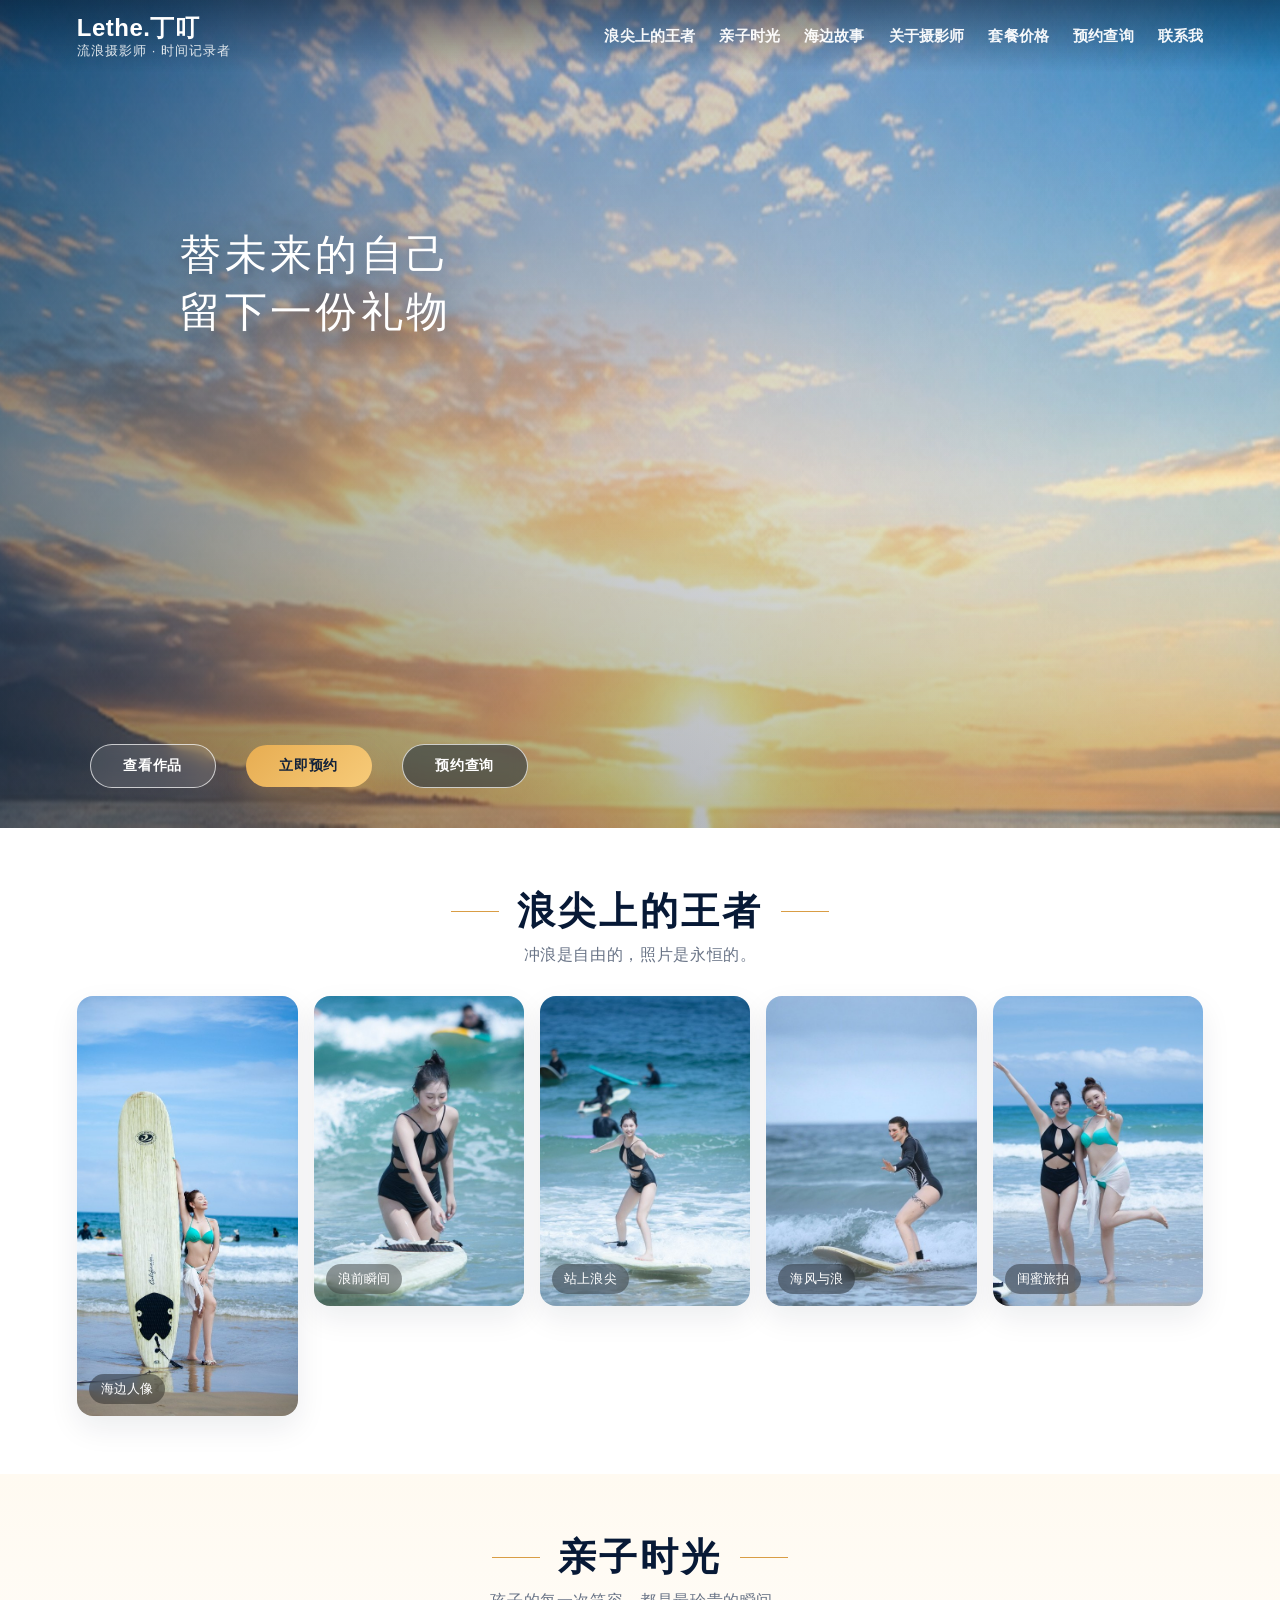
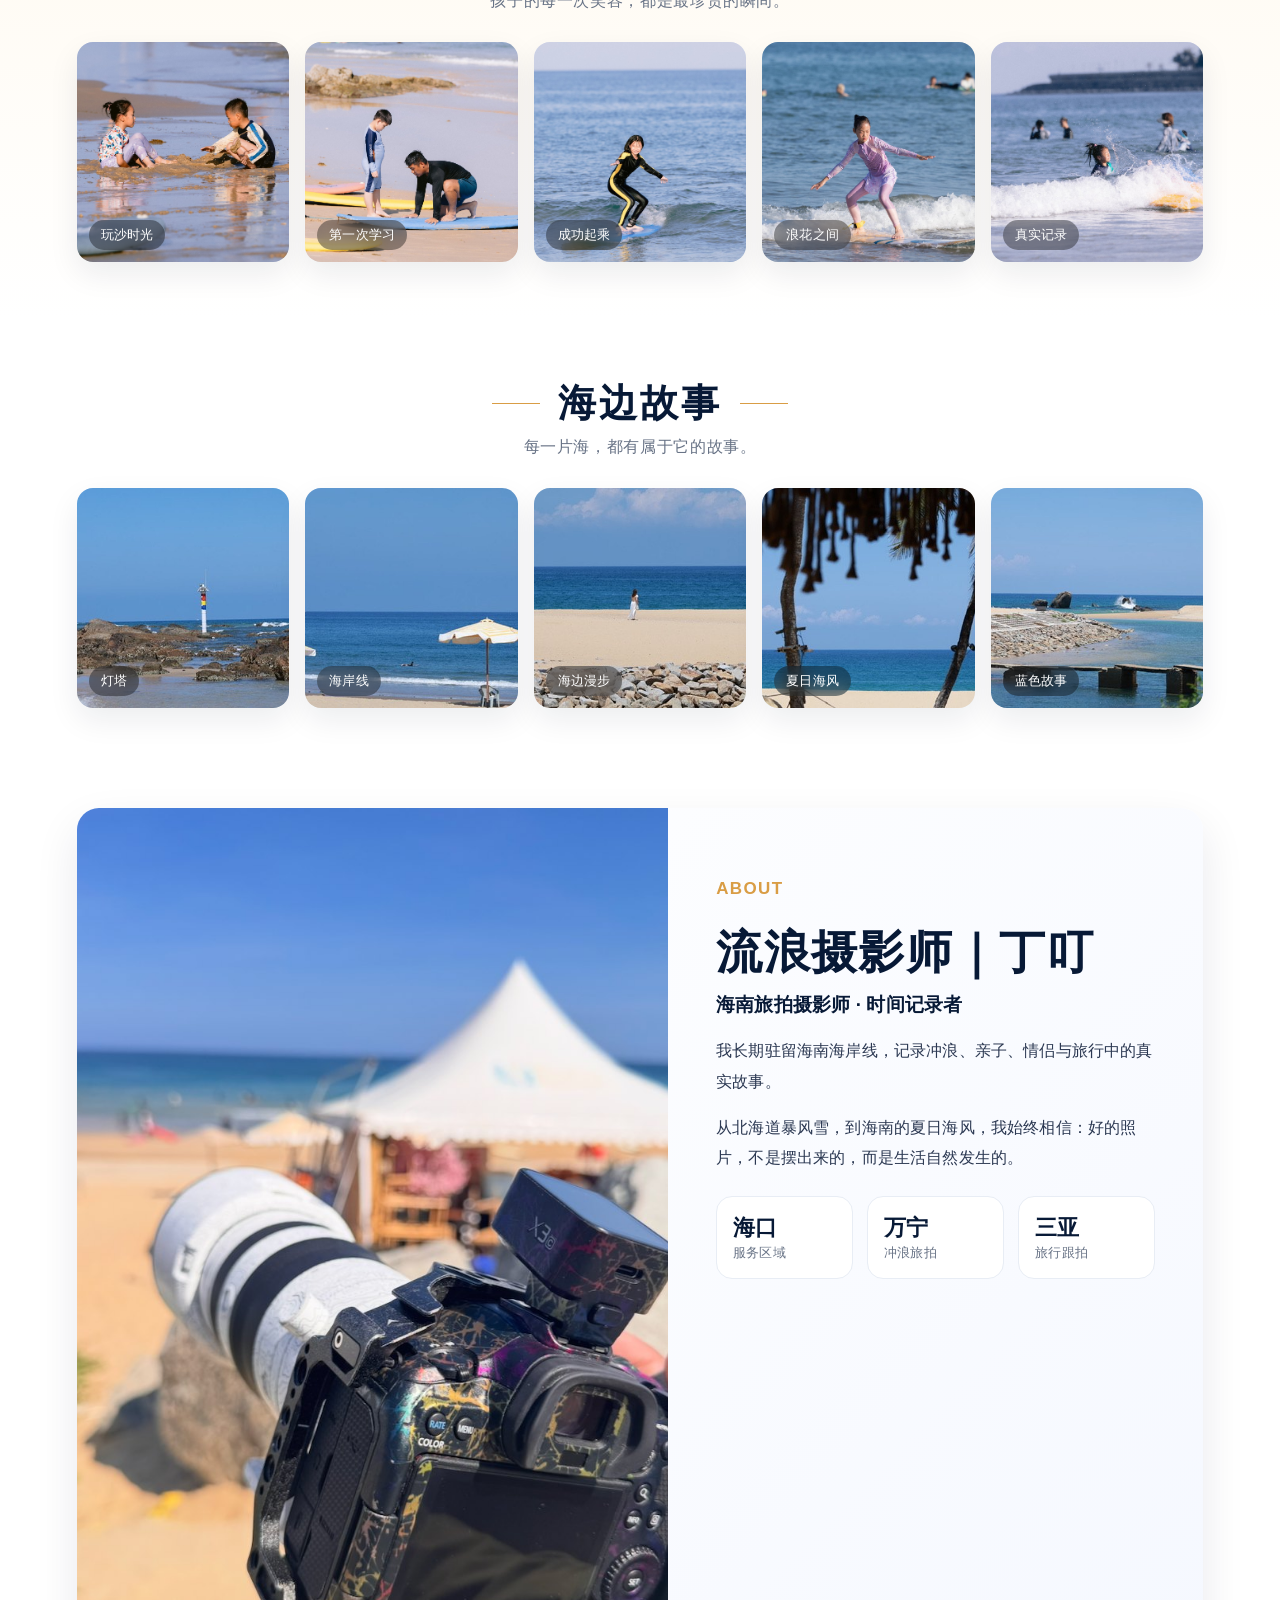
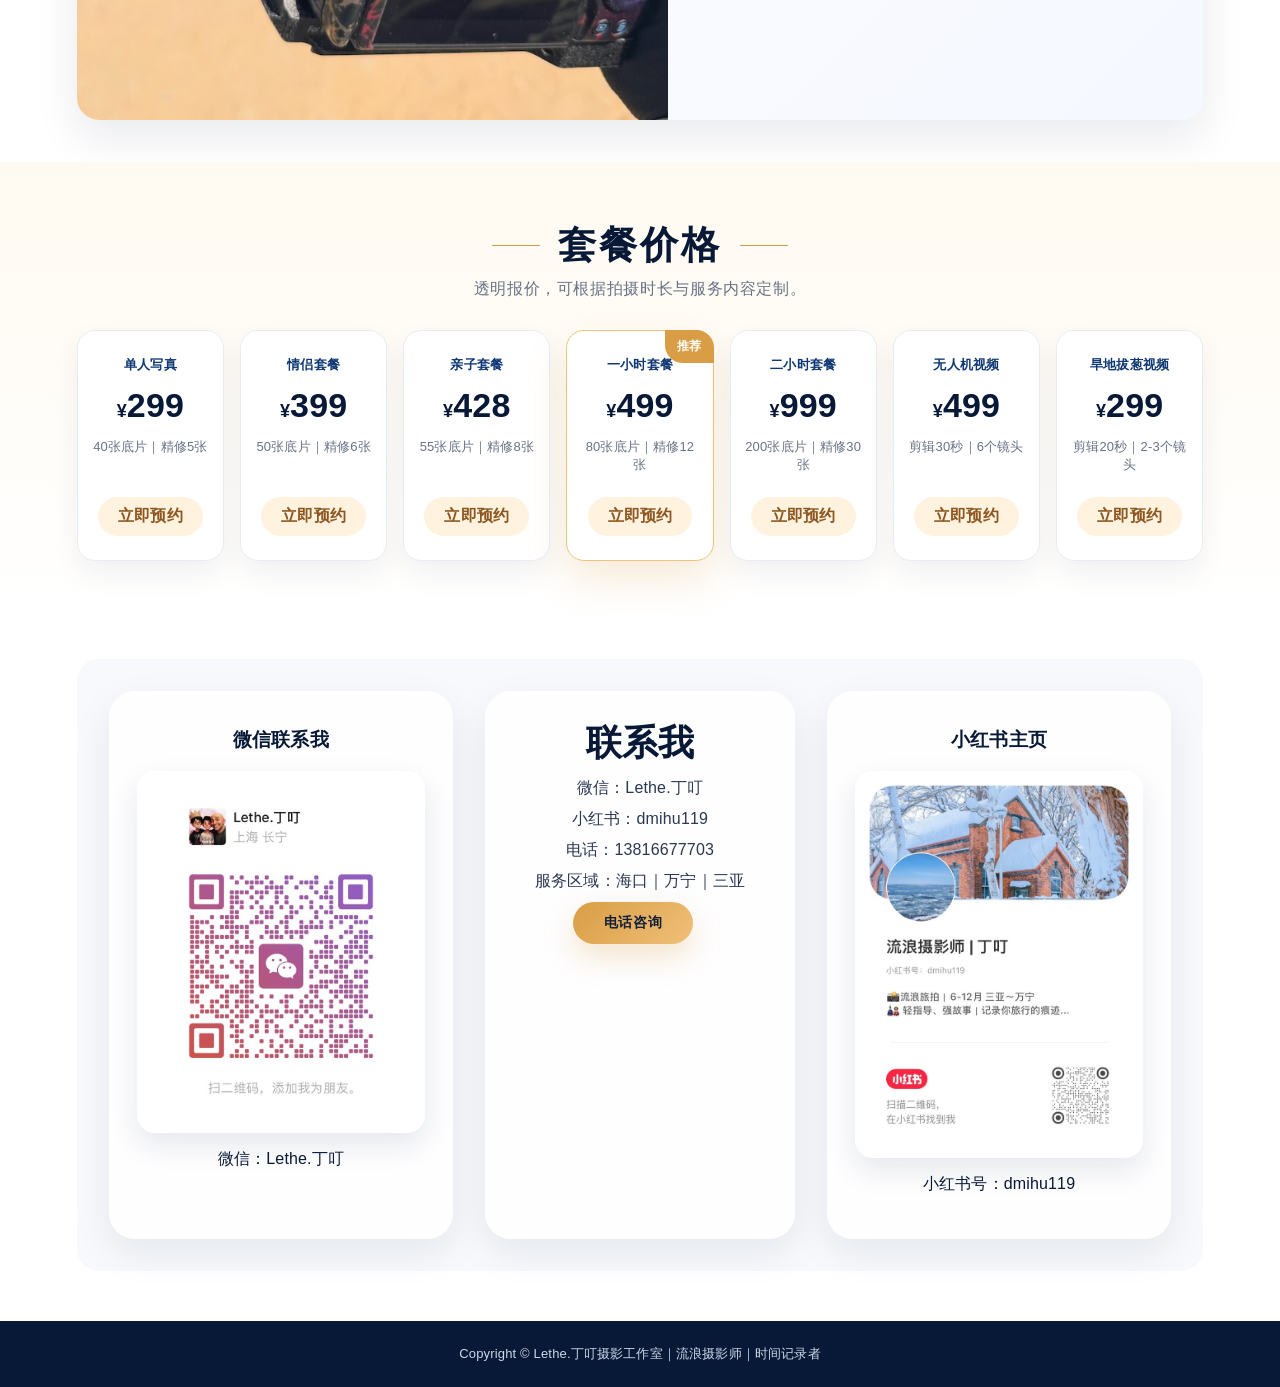
==== commit a34ee6c4: "Add files via upload" ====
--- a/index.html
+++ b/index.html
@@ -11,7 +11,7 @@
   <header class="nav">
     <a class="brand" href="#home"><span>Lethe.丁叮</span><small>流浪摄影师 · 时间记录者</small></a>
     <nav>
-      <a href="#surf">浪尖上的王者</a><a href="#family">亲子时光</a><a href="#sea">海边故事</a><a href="#about">关于摄影师</a><a href="#price">套餐价格</a><a href="#contact">联系我</a>
+      <a href="#surf">浪尖上的王者</a><a href="#family">亲子时光</a><a href="#sea">海边故事</a><a href="#about">关于摄影师</a><a href="#price">套餐价格</a><a href="photography_schedule.html">预约查询</a><a href="#contact">联系我</a>
     </nav>
   </header>
 
@@ -26,6 +26,7 @@
       <div class="hero-bottom-actions">
         <a class="btn ghost" href="#surf">查看作品</a>
         <a class="btn primary" href="#contact">立即预约</a>
+        <a class="btn schedule" href="photography_schedule.html">预约查询</a>
       </div>
     </section>
 
--- a/style.css
+++ b/style.css
@@ -908,3 +908,15 @@
     font-size: 13px !important;
   }
 }
+
+
+/* ===== 预约查询按钮 ===== */
+.hero-bottom-actions .btn.schedule{
+  color: #fff !important;
+  border: 1px solid rgba(255,255,255,.70) !important;
+  background: rgba(7,25,54,.48) !important;
+  backdrop-filter: blur(8px) !important;
+}
+.hero-bottom-actions .btn.schedule:hover{
+  background: rgba(7,25,54,.68) !important;
+}
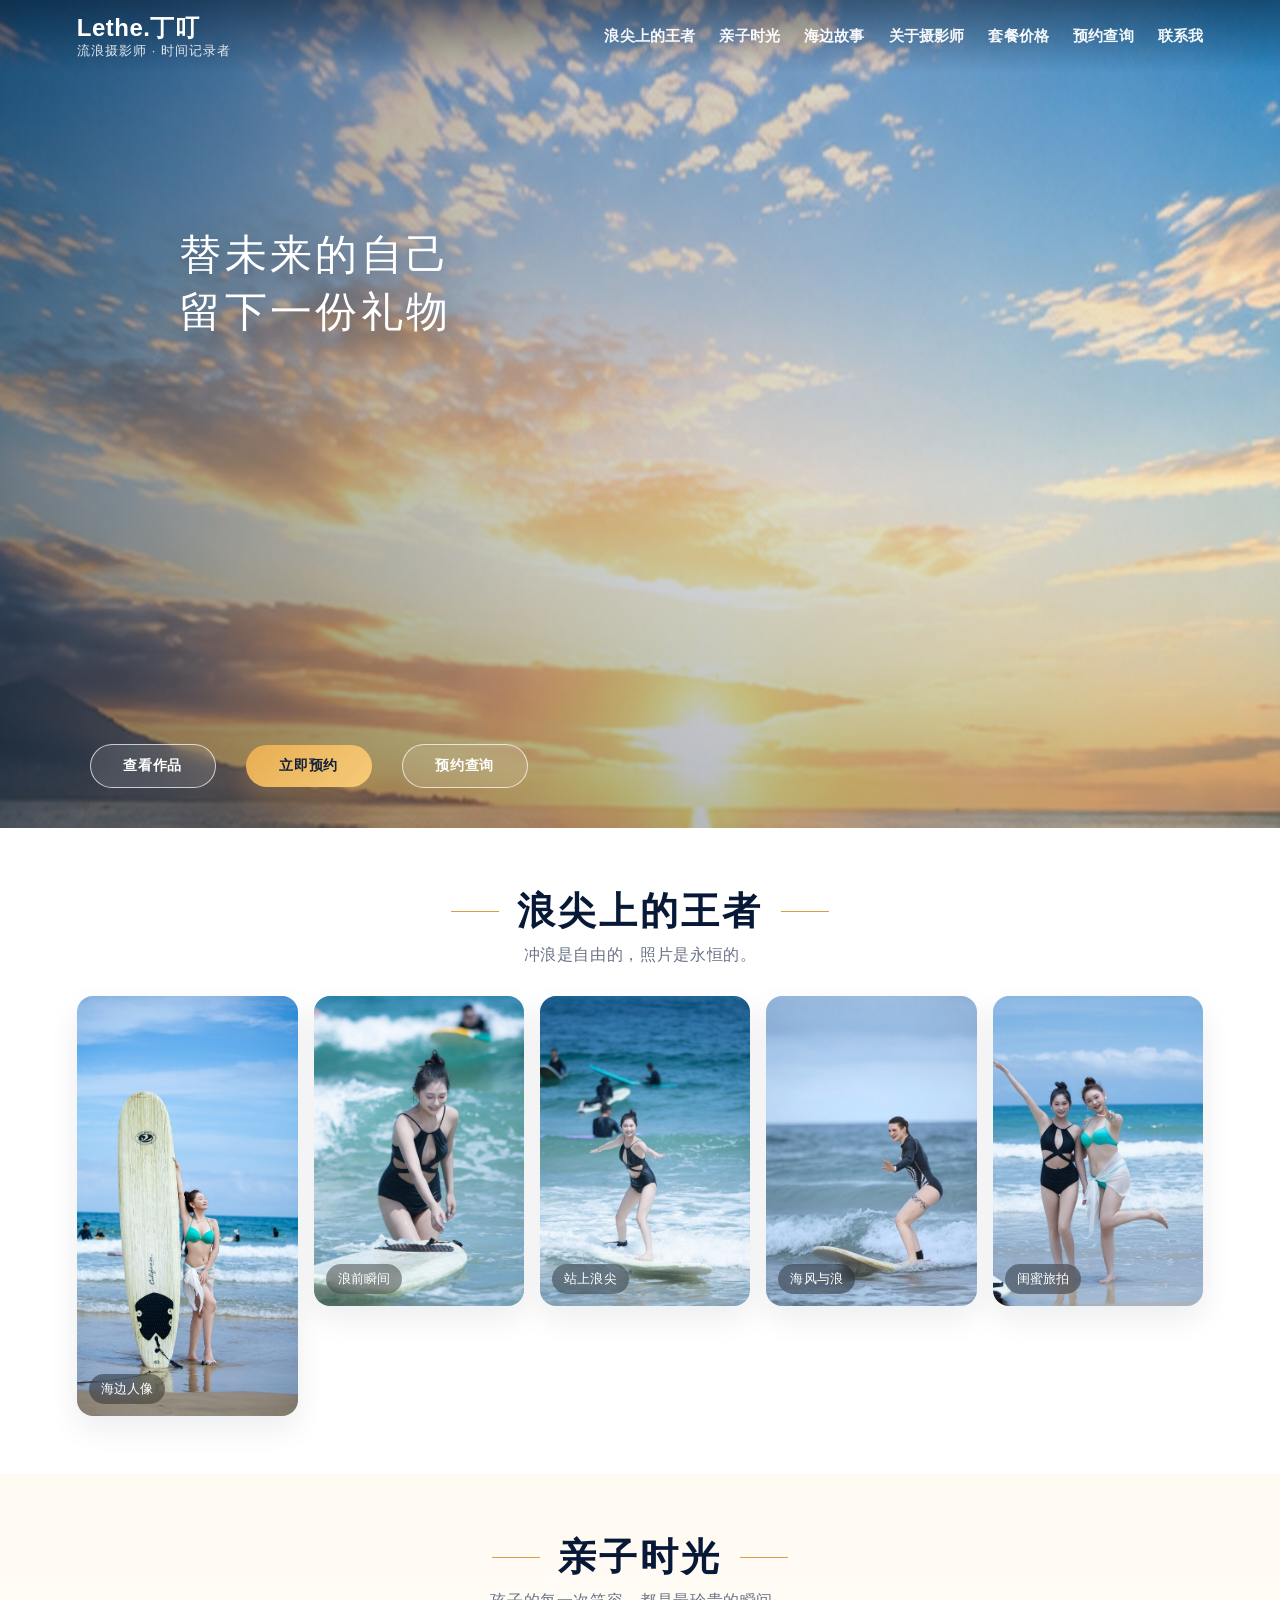
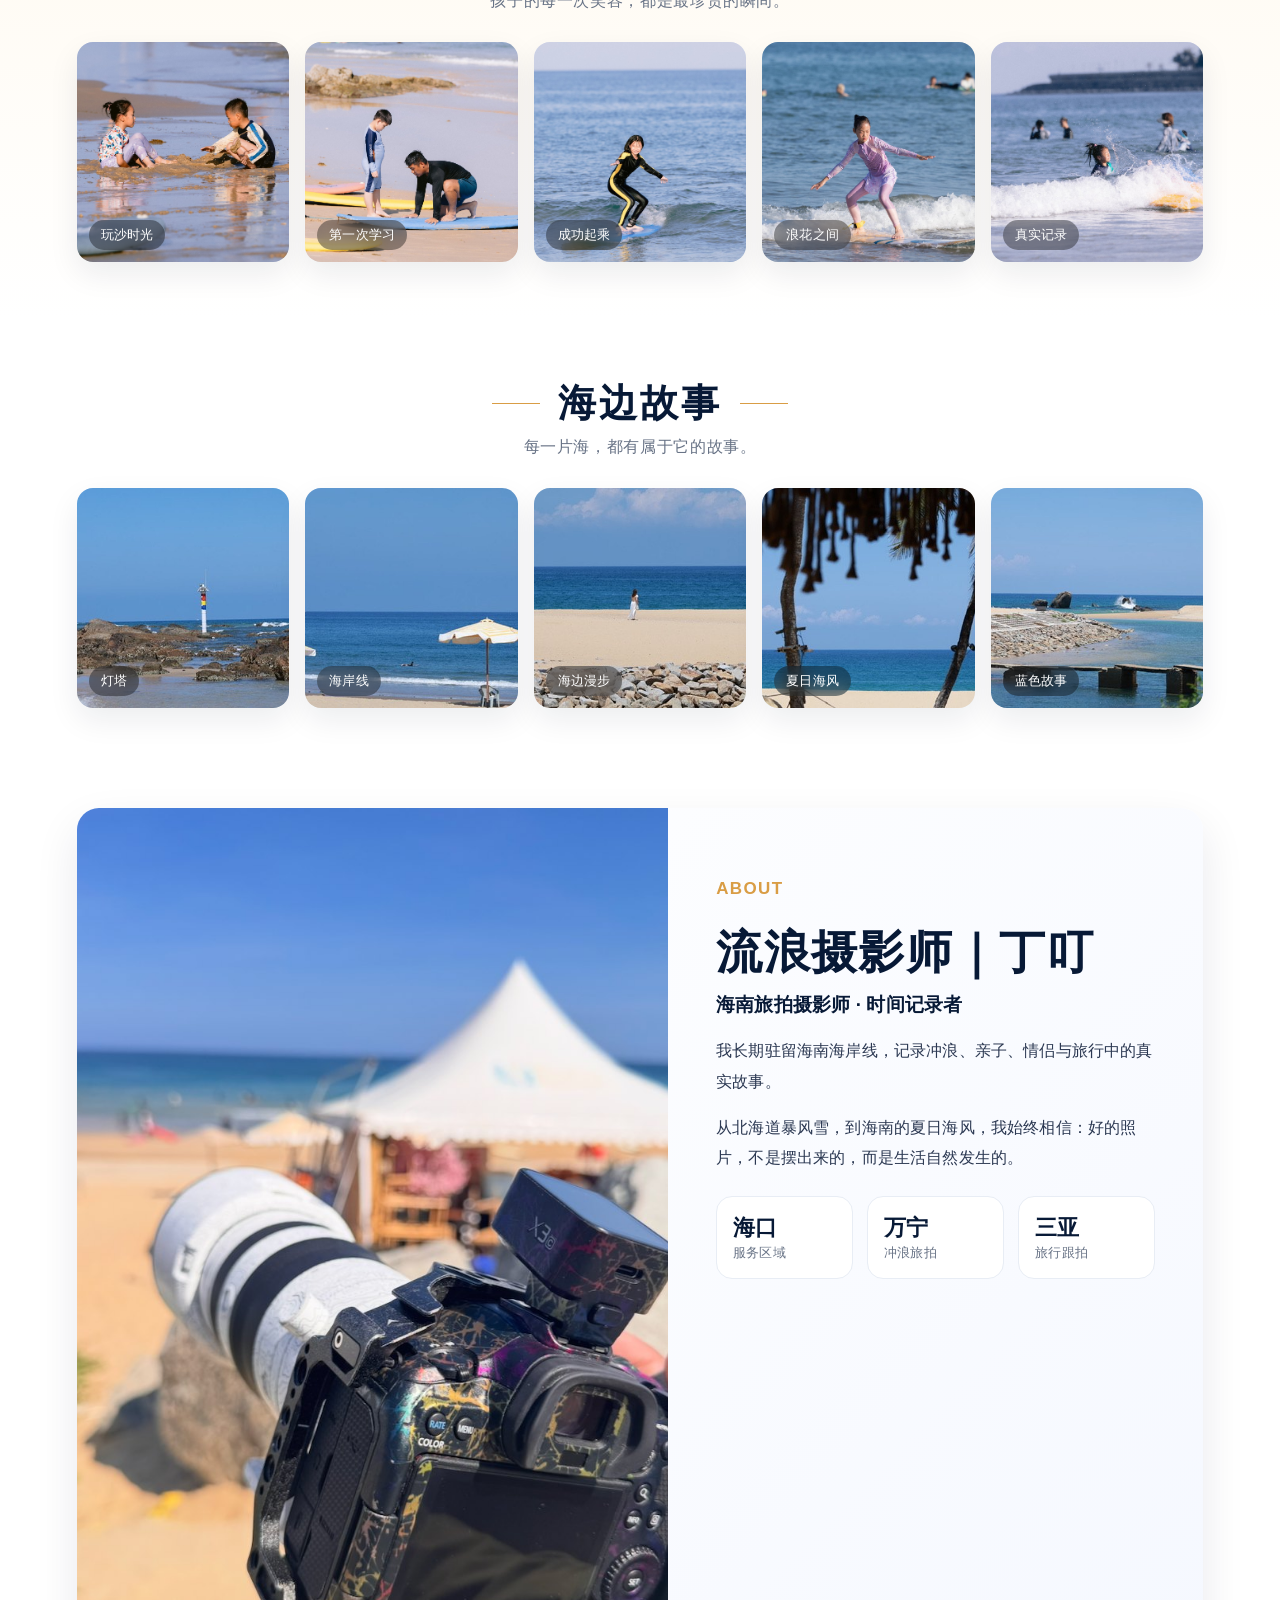
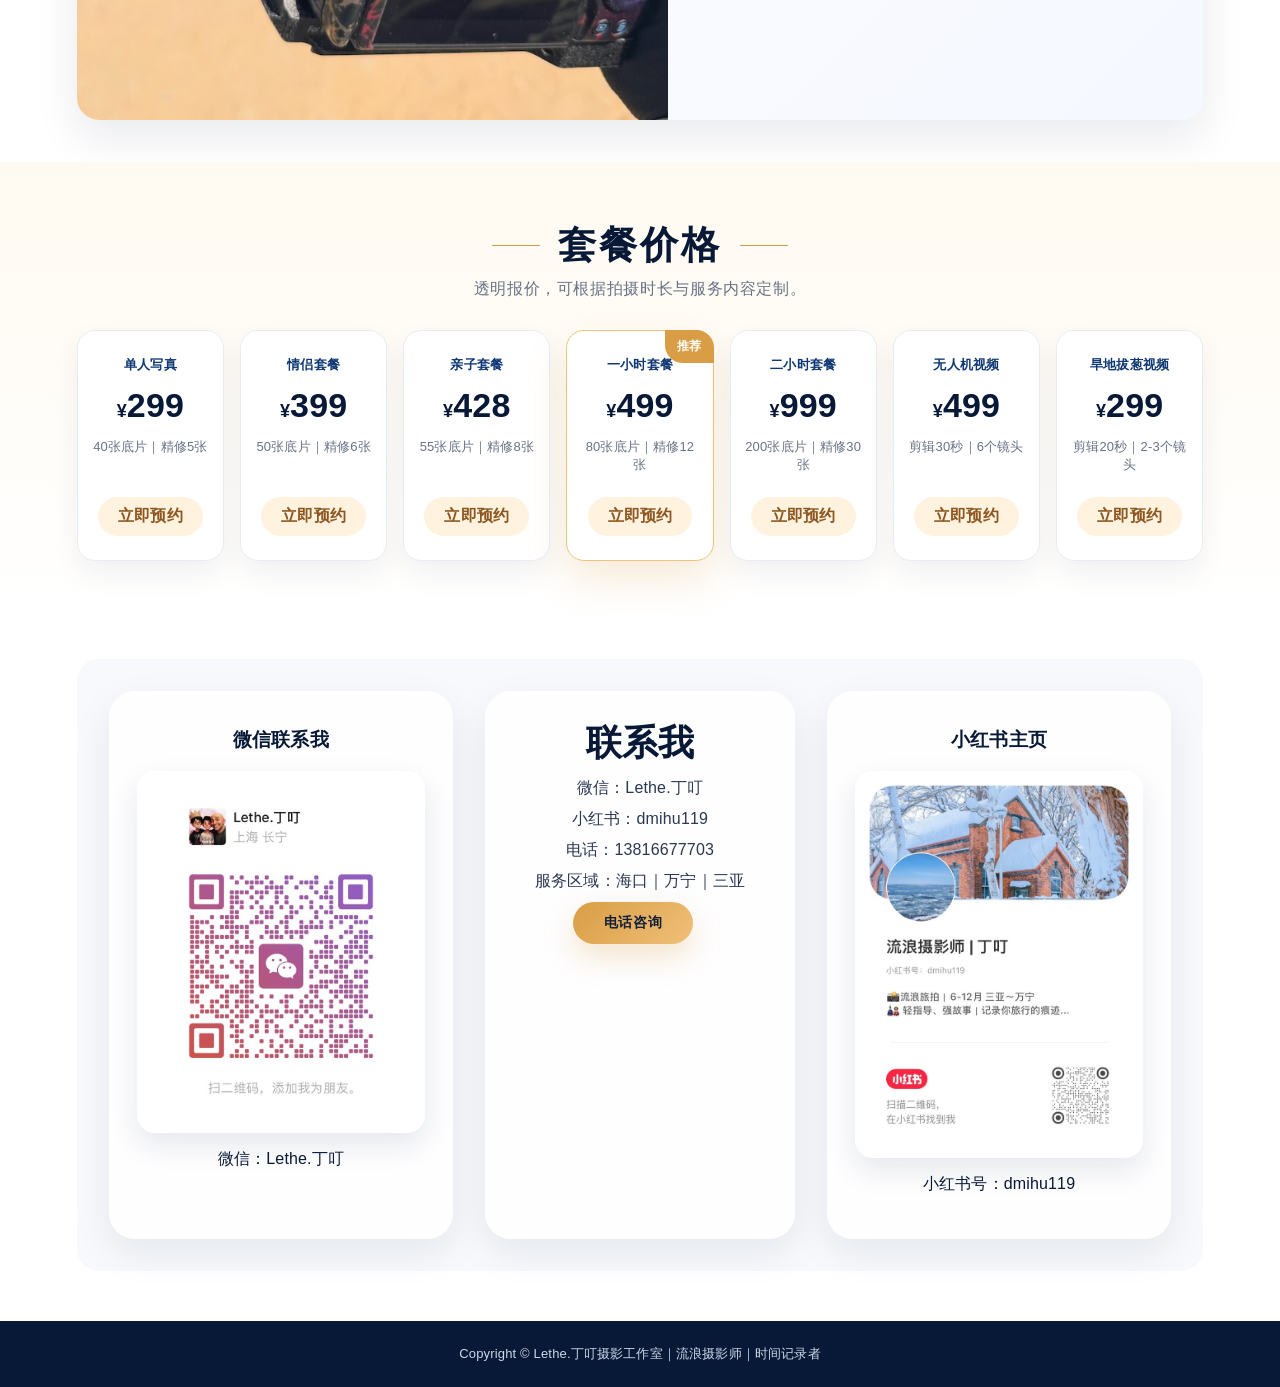
==== commit a51e37a1: "Add files via upload" ====
--- a/index.html
+++ b/index.html
@@ -26,7 +26,7 @@
       <div class="hero-bottom-actions">
         <a class="btn ghost" href="#surf">查看作品</a>
         <a class="btn primary" href="#contact">立即预约</a>
-        <a class="btn schedule" href="photography_schedule.html">预约查询</a>
+        <a class="btn ghost" href="photography_schedule.html">预约查询</a>
       </div>
     </section>
 
--- a/style.css
+++ b/style.css
@@ -908,15 +908,3 @@
     font-size: 13px !important;
   }
 }
-
-
-/* ===== 预约查询按钮 ===== */
-.hero-bottom-actions .btn.schedule{
-  color: #fff !important;
-  border: 1px solid rgba(255,255,255,.70) !important;
-  background: rgba(7,25,54,.48) !important;
-  backdrop-filter: blur(8px) !important;
-}
-.hero-bottom-actions .btn.schedule:hover{
-  background: rgba(7,25,54,.68) !important;
-}
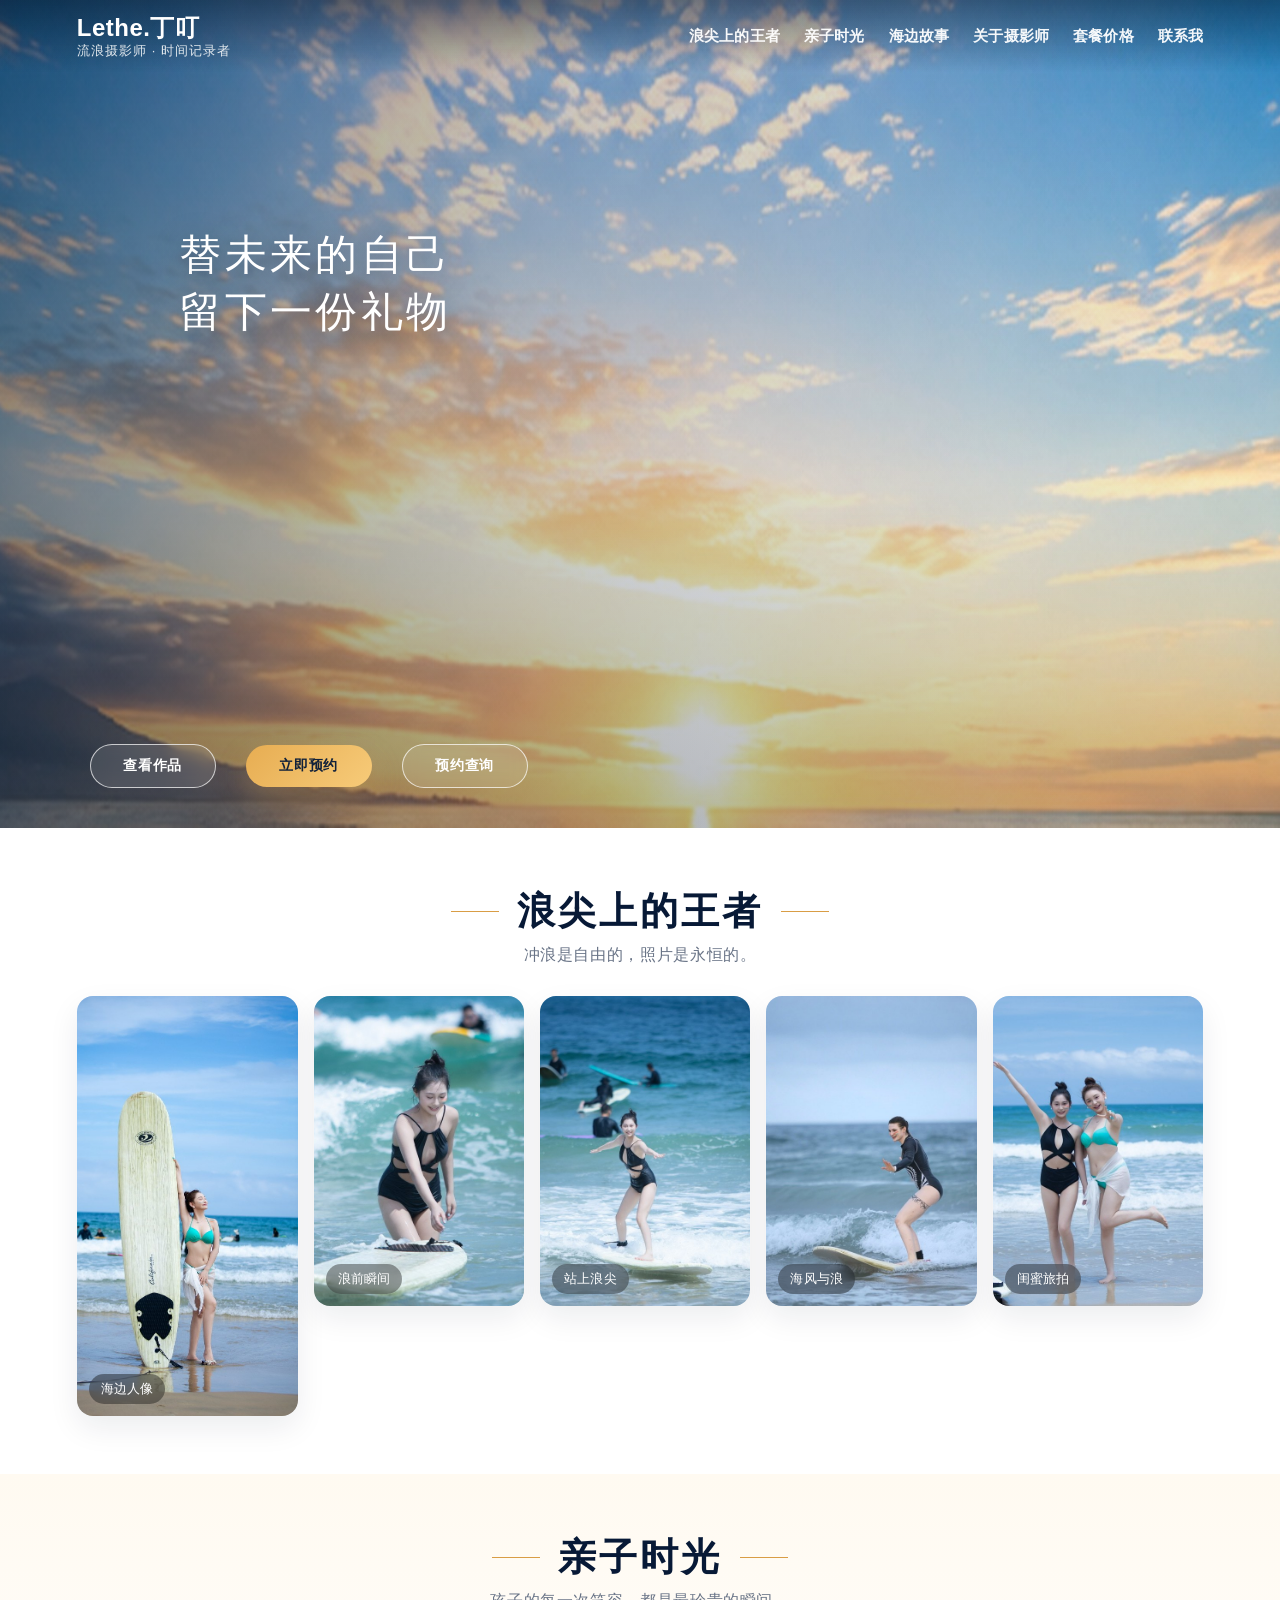
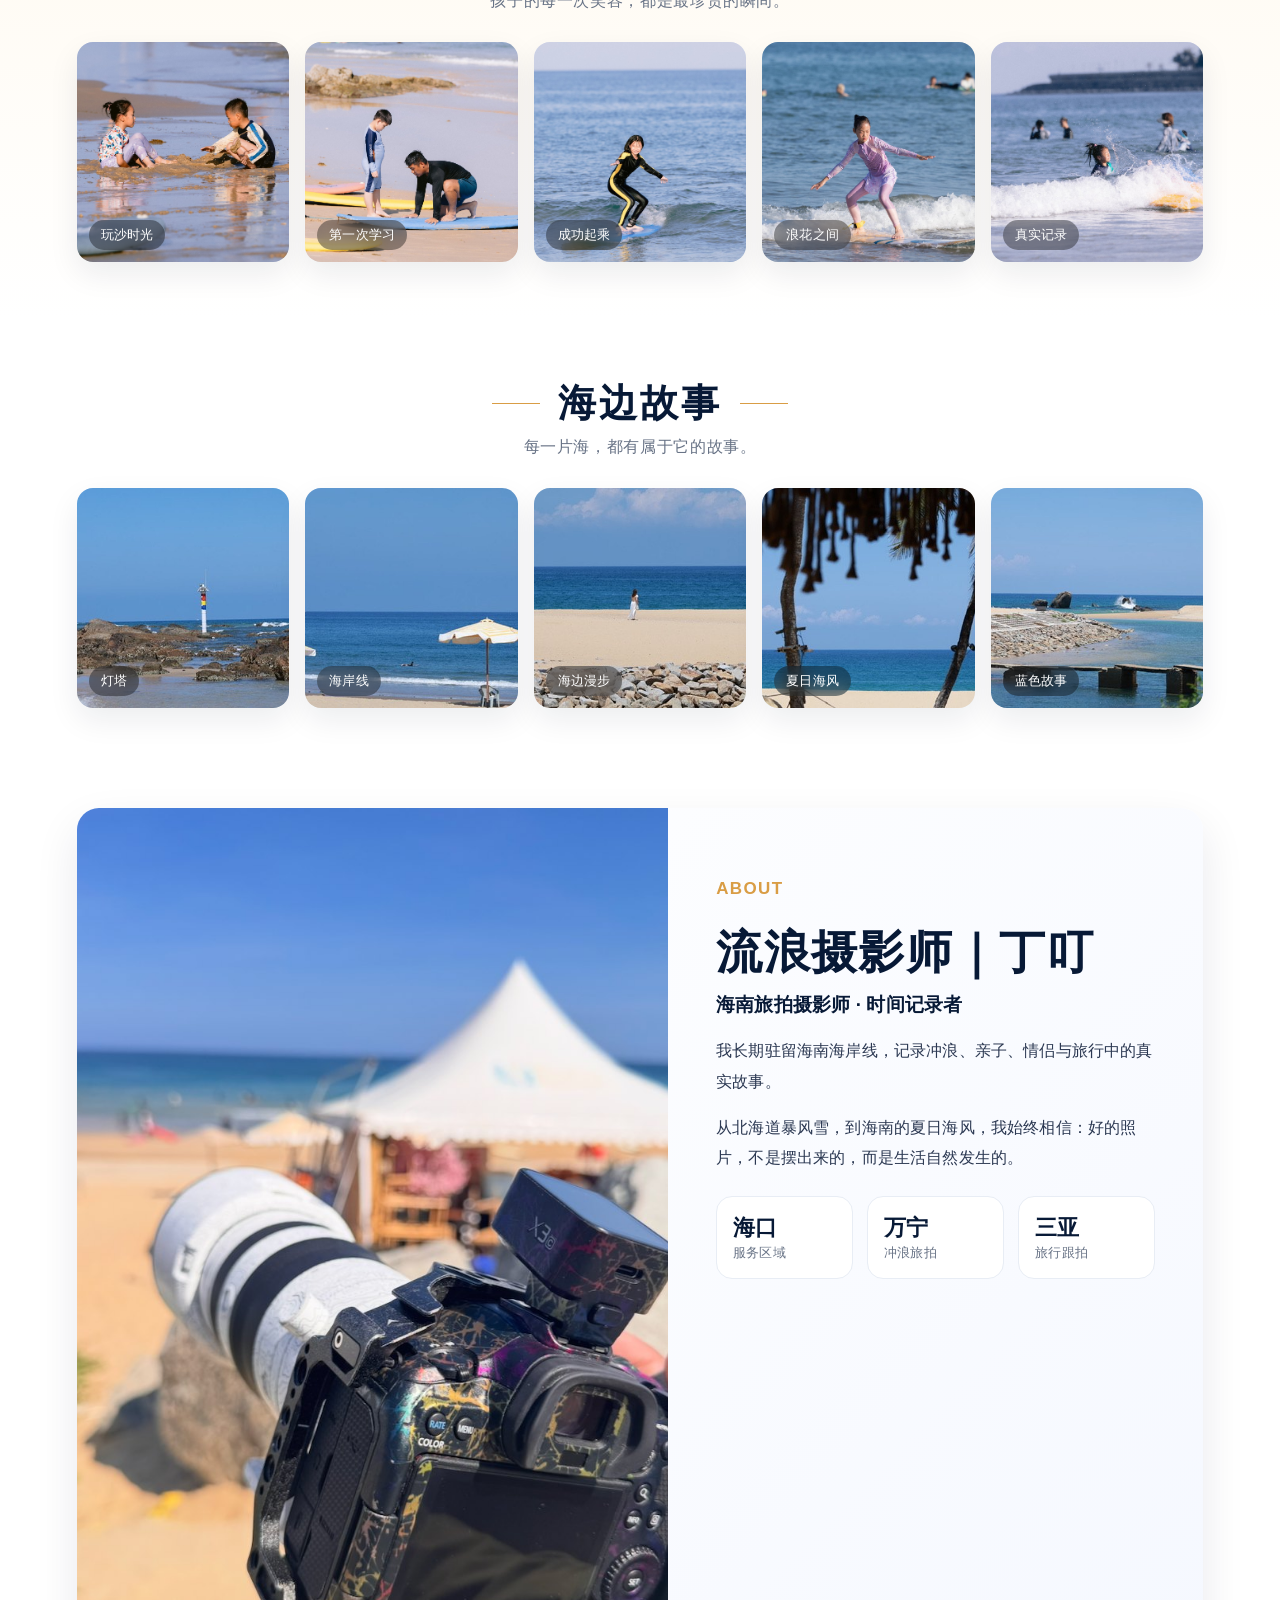
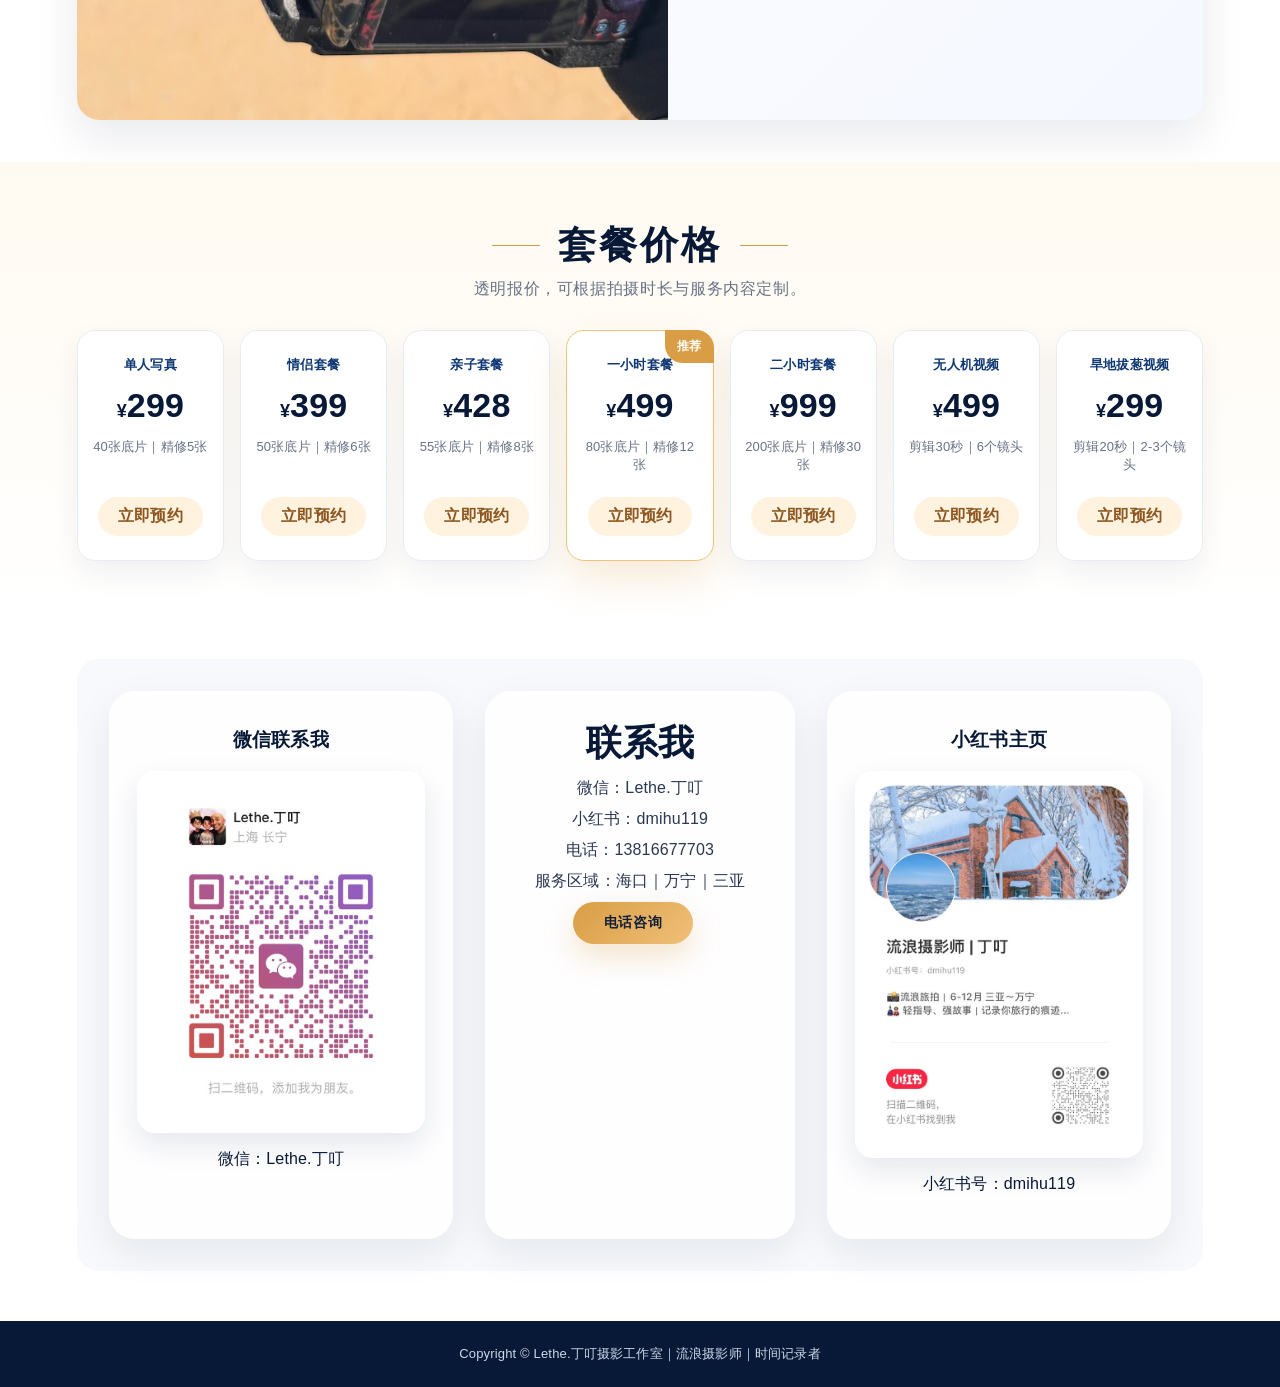
==== commit f61ae3ca: "Add files via upload" ====
--- a/index.html
+++ b/index.html
@@ -11,7 +11,7 @@
   <header class="nav">
     <a class="brand" href="#home"><span>Lethe.丁叮</span><small>流浪摄影师 · 时间记录者</small></a>
     <nav>
-      <a href="#surf">浪尖上的王者</a><a href="#family">亲子时光</a><a href="#sea">海边故事</a><a href="#about">关于摄影师</a><a href="#price">套餐价格</a><a href="photography_schedule.html">预约查询</a><a href="#contact">联系我</a>
+      <a href="#surf">浪尖上的王者</a><a href="#family">亲子时光</a><a href="#sea">海边故事</a><a href="#about">关于摄影师</a><a href="#price">套餐价格</a><a href="#contact">联系我</a>
     </nav>
   </header>
 
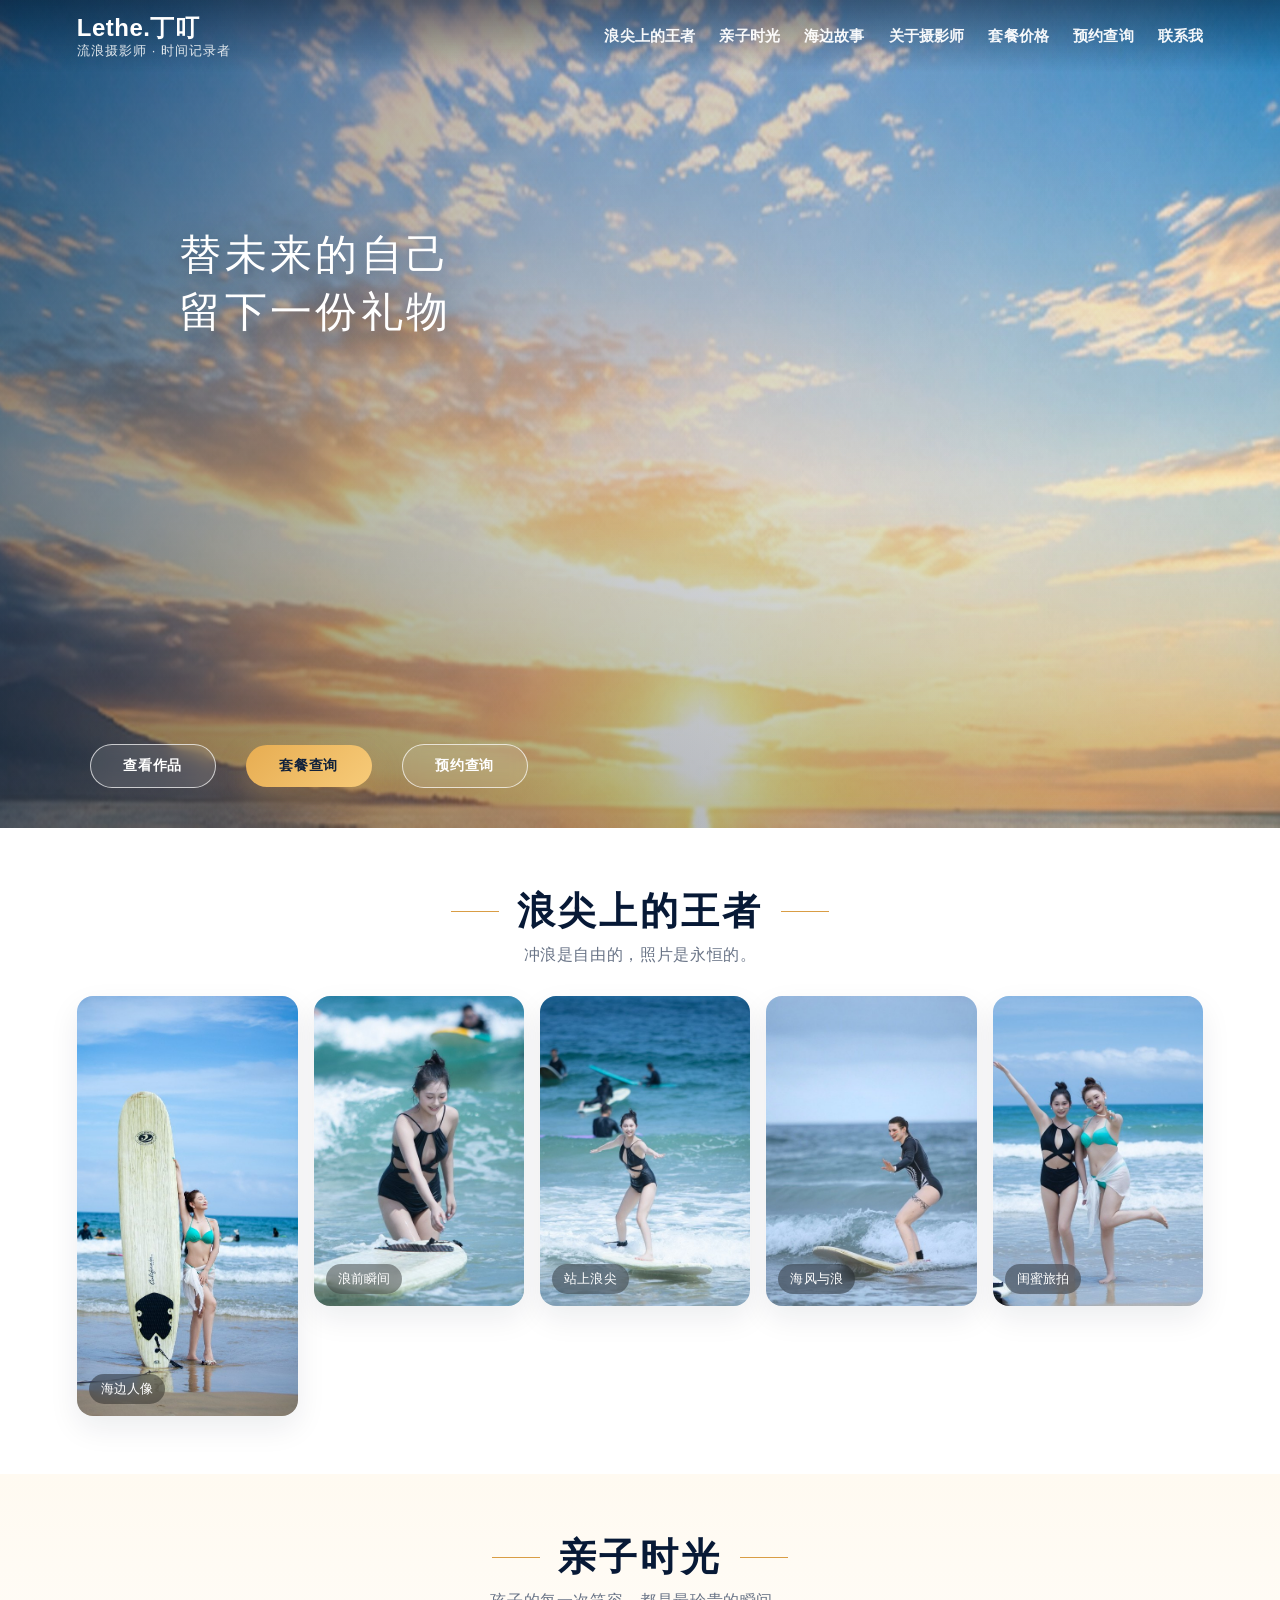
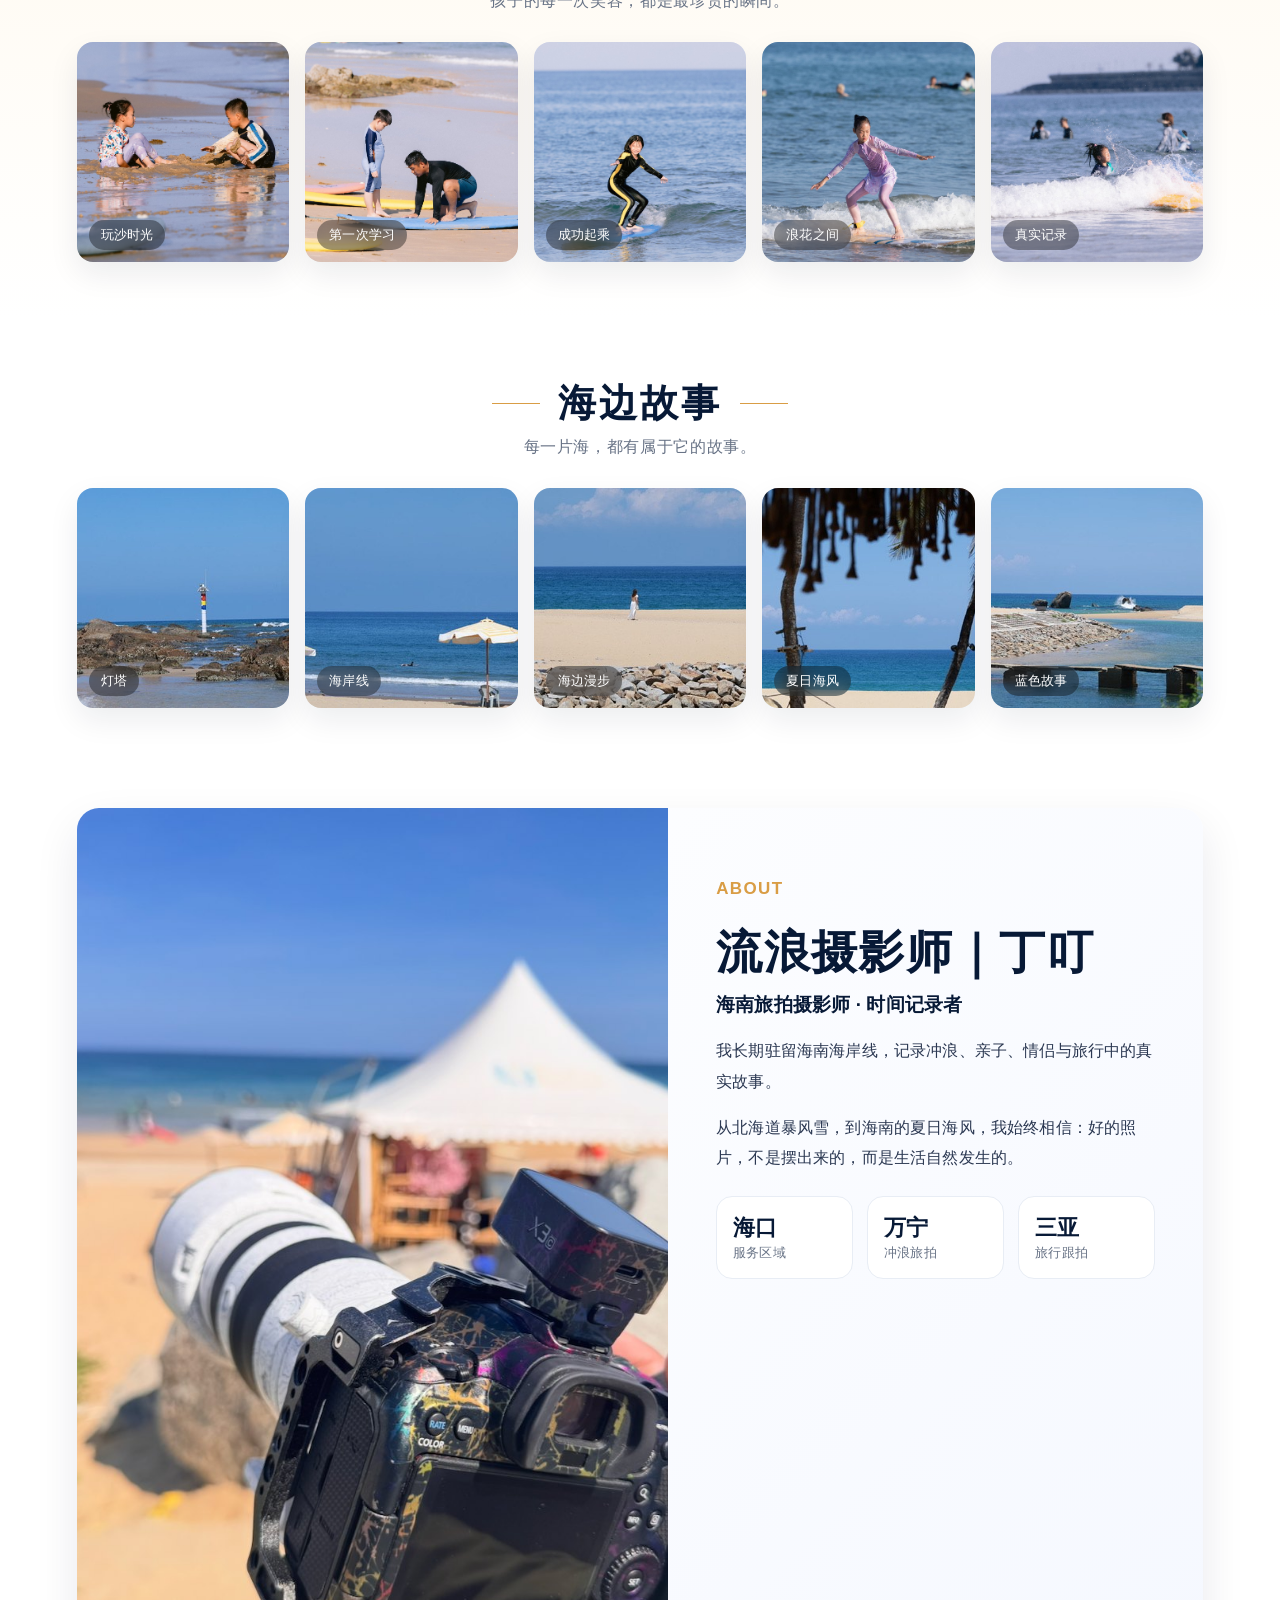
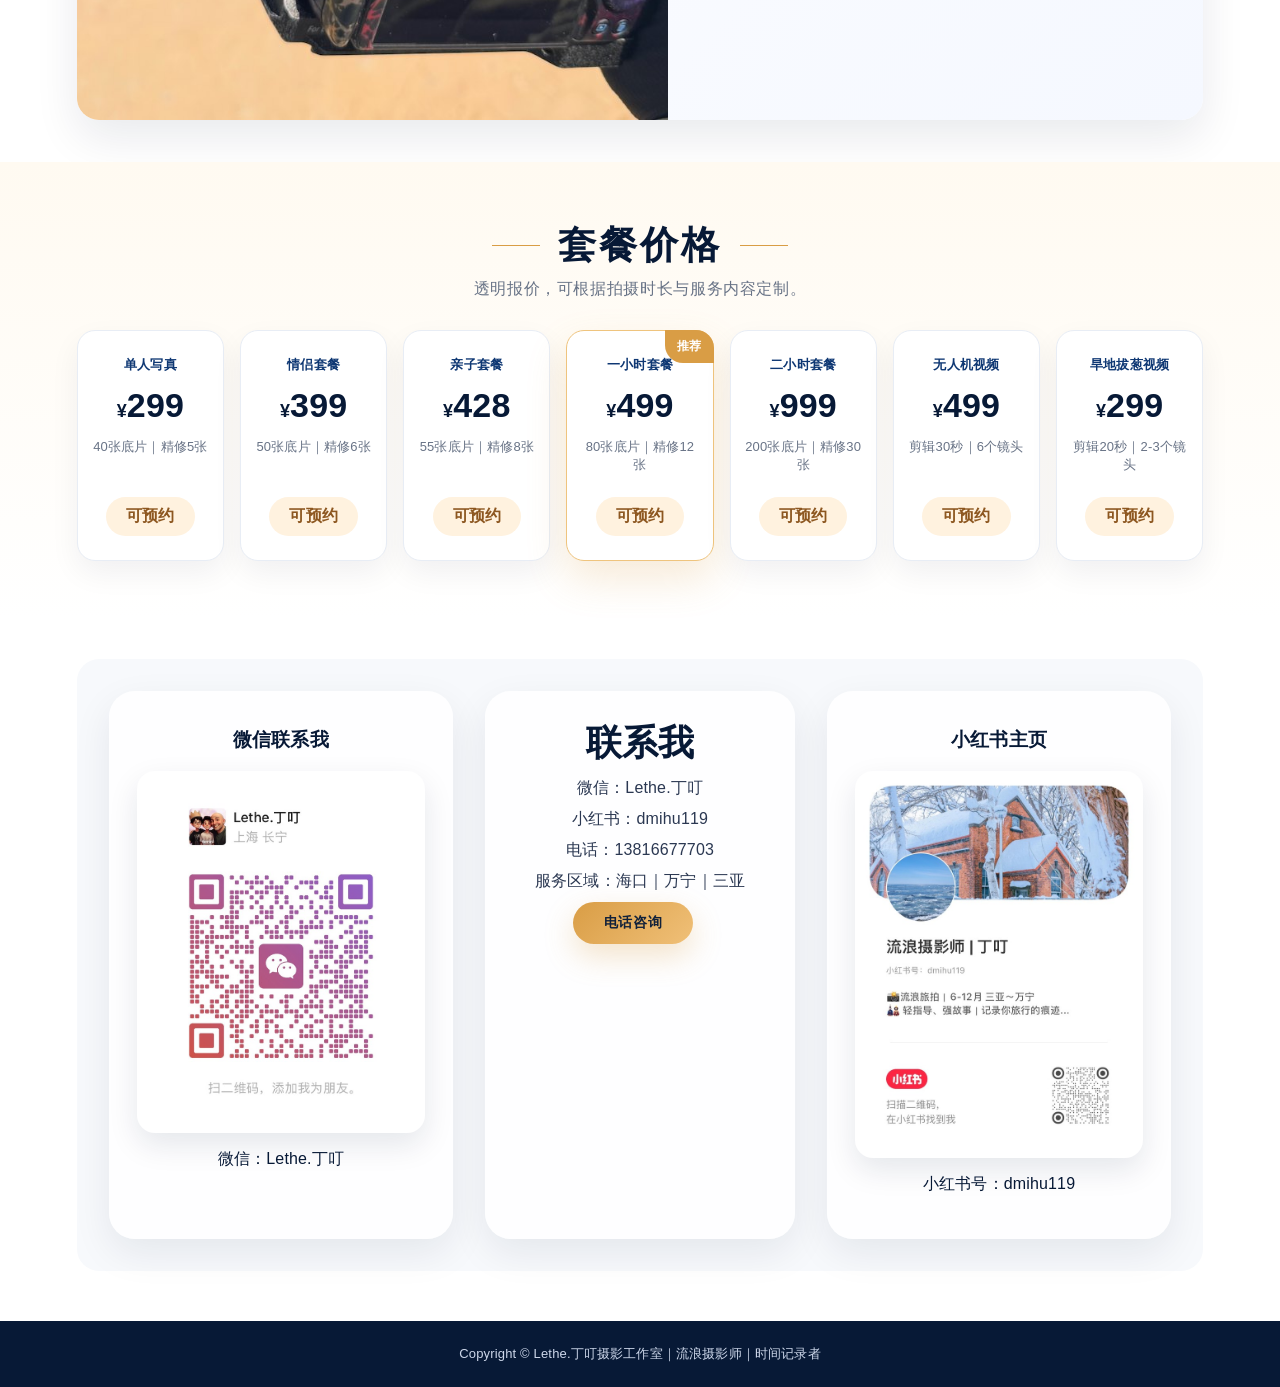
==== commit 700534ab: "Add files via upload" ====
--- a/index.html
+++ b/index.html
@@ -11,7 +11,7 @@
   <header class="nav">
     <a class="brand" href="#home"><span>Lethe.丁叮</span><small>流浪摄影师 · 时间记录者</small></a>
     <nav>
-      <a href="#surf">浪尖上的王者</a><a href="#family">亲子时光</a><a href="#sea">海边故事</a><a href="#about">关于摄影师</a><a href="#price">套餐价格</a><a href="#contact">联系我</a>
+      <a href="#surf">浪尖上的王者</a><a href="#family">亲子时光</a><a href="#sea">海边故事</a><a href="#about">关于摄影师</a><a href="#price">套餐价格</a><a href="photography_schedule.html">预约查询</a><a href="#contact">联系我</a>
     </nav>
   </header>
 
@@ -25,7 +25,7 @@
       </div>
       <div class="hero-bottom-actions">
         <a class="btn ghost" href="#surf">查看作品</a>
-        <a class="btn primary" href="#contact">立即预约</a>
+        <a class="btn primary" href="#price">套餐查询</a>
         <a class="btn ghost" href="photography_schedule.html">预约查询</a>
       </div>
     </section>
@@ -82,13 +82,13 @@
       <div class="section-title"><span></span><h2>套餐价格</h2><span></span></div>
       <p class="section-desc">透明报价，可根据拍摄时长与服务内容定制。</p>
       <div class="pricing">
-        <div class="card"><small>单人写真</small><h3>299</h3><p>40张底片｜精修5张</p><a href="#contact">立即预约</a></div>
-        <div class="card"><small>情侣套餐</small><h3>399</h3><p>50张底片｜精修6张</p><a href="#contact">立即预约</a></div>
-        <div class="card"><small>亲子套餐</small><h3>428</h3><p>55张底片｜精修8张</p><a href="#contact">立即预约</a></div>
-        <div class="card featured"><b>推荐</b><small>一小时套餐</small><h3>499</h3><p>80张底片｜精修12张</p><a href="#contact">立即预约</a></div>
-        <div class="card"><small>二小时套餐</small><h3>999</h3><p>200张底片｜精修30张</p><a href="#contact">立即预约</a></div>
-        <div class="card"><small>无人机视频</small><h3>499</h3><p>剪辑30秒｜6个镜头</p><a href="#contact">立即预约</a></div>
-        <div class="card"><small>旱地拔葱视频</small><h3>299</h3><p>剪辑20秒｜2-3个镜头</p><a href="#contact">立即预约</a></div>
+        <div class="card"><small>单人写真</small><h3>299</h3><p>40张底片｜精修5张</p><a href="photography_schedule.html?package=%E5%8D%95%E4%BA%BA%E5%A5%97%E9%A4%90%20299">可预约</a></div>
+        <div class="card"><small>情侣套餐</small><h3>399</h3><p>50张底片｜精修6张</p><a href="photography_schedule.html?package=%E6%83%85%E4%BE%A3%E5%A5%97%E9%A4%90%20399">可预约</a></div>
+        <div class="card"><small>亲子套餐</small><h3>428</h3><p>55张底片｜精修8张</p><a href="photography_schedule.html?package=%E4%BA%B2%E5%AD%90%E5%A5%97%E9%A4%90%20428">可预约</a></div>
+        <div class="card featured"><b>推荐</b><small>一小时套餐</small><h3>499</h3><p>80张底片｜精修12张</p><a href="photography_schedule.html?package=%E4%B8%80%E5%B0%8F%E6%97%B6%E5%A5%97%E9%A4%90%20499">可预约</a></div>
+        <div class="card"><small>二小时套餐</small><h3>999</h3><p>200张底片｜精修30张</p><a href="photography_schedule.html?package=%E4%BA%8C%E5%B0%8F%E6%97%B6%E5%A5%97%E9%A4%90%20999">可预约</a></div>
+        <div class="card"><small>无人机视频</small><h3>499</h3><p>剪辑30秒｜6个镜头</p><a href="photography_schedule.html?package=%E6%97%A0%E4%BA%BA%E6%9C%BA%E8%A7%86%E9%A2%91%20499">可预约</a></div>
+        <div class="card"><small>旱地拔葱视频</small><h3>299</h3><p>剪辑20秒｜2-3个镜头</p><a href="photography_schedule.html?package=%E6%97%B1%E5%9C%B0%E6%8B%94%E8%91%B1%E8%A7%86%E9%A2%91%20299">可预约</a></div>
       </div>
     </section>
 
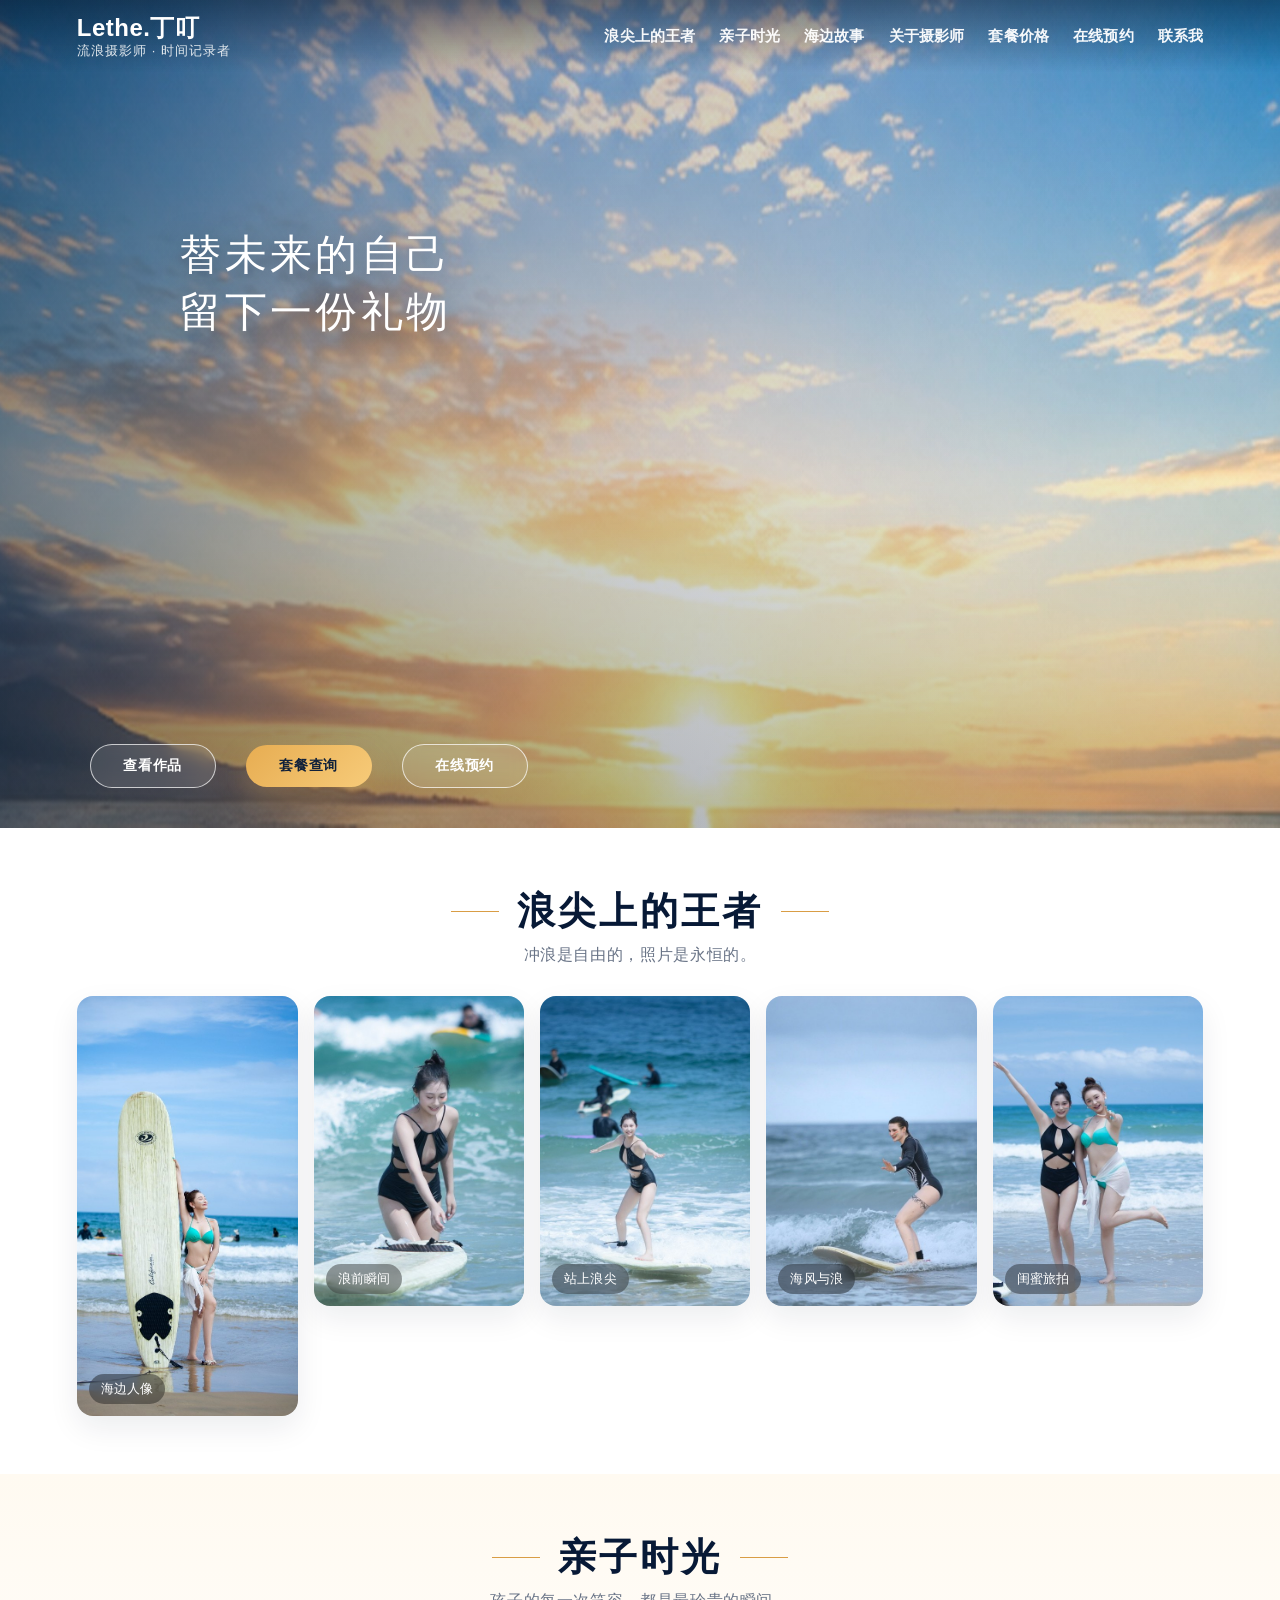
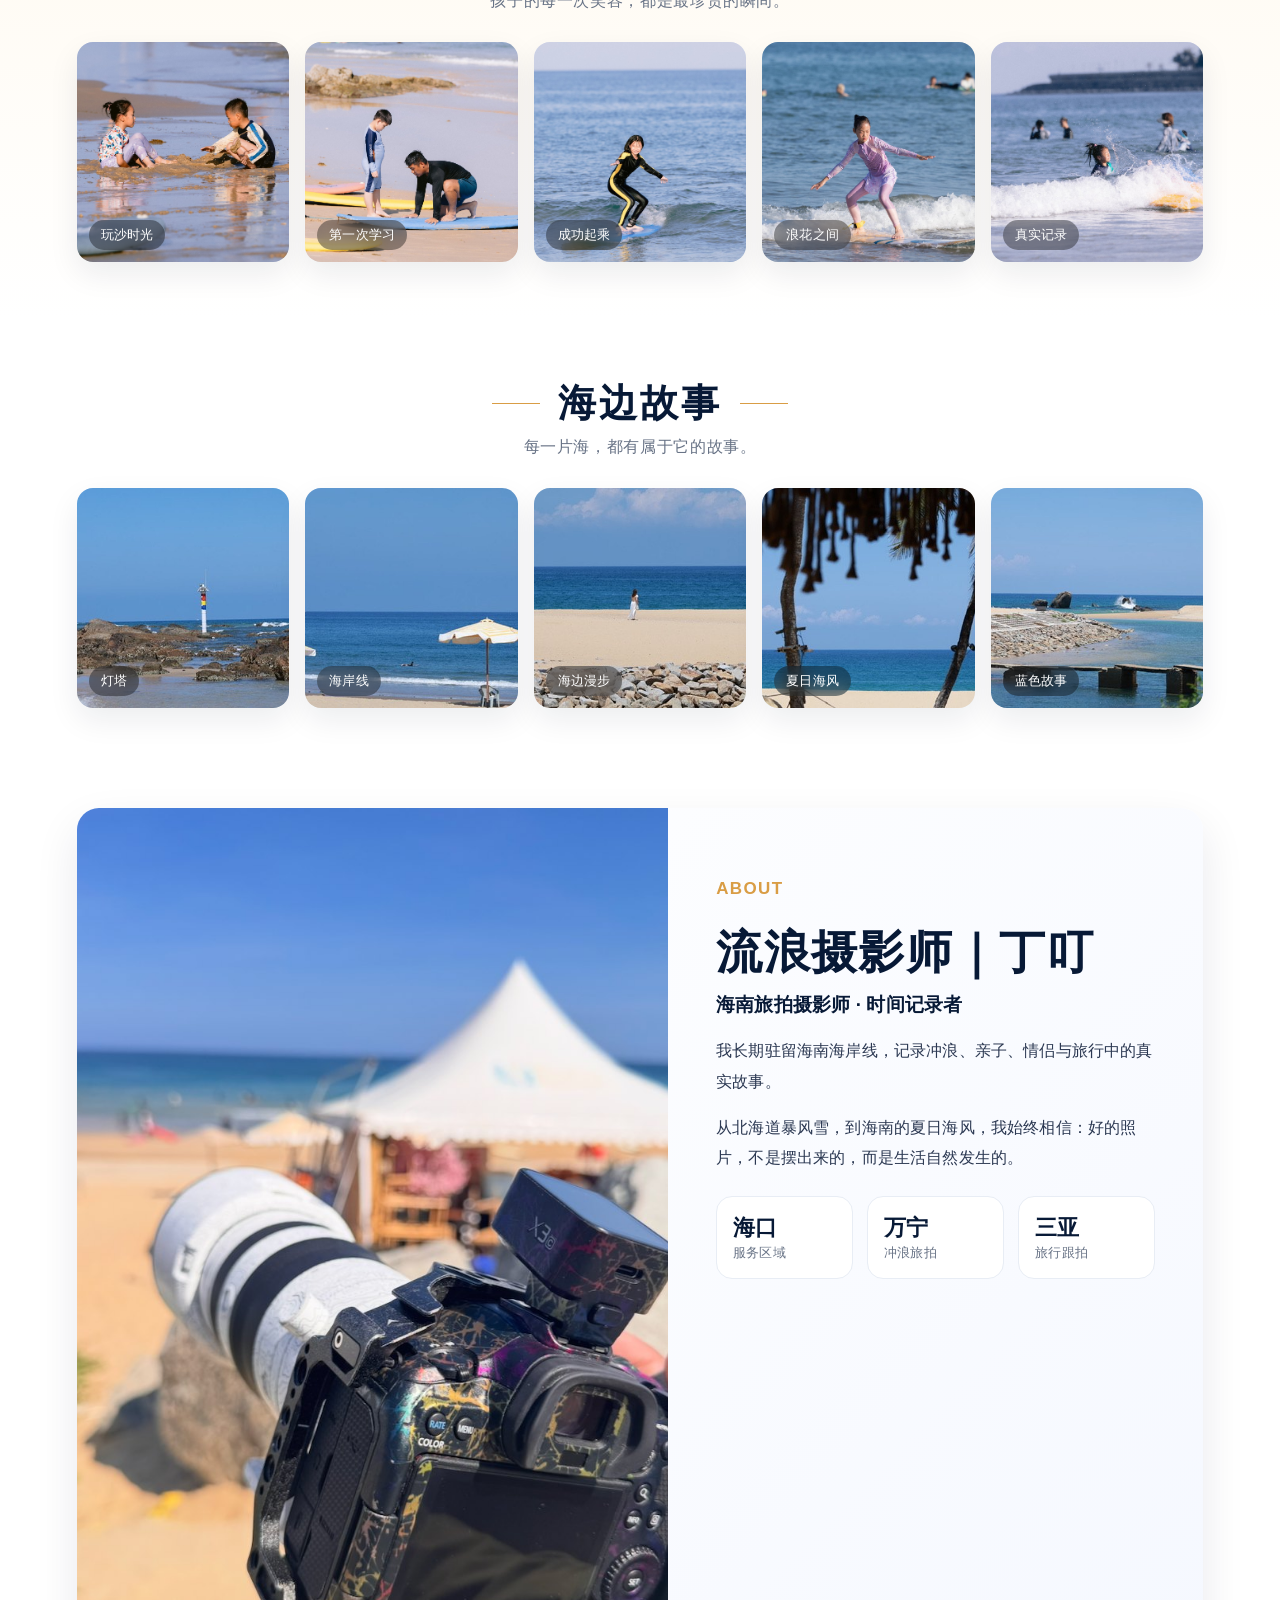
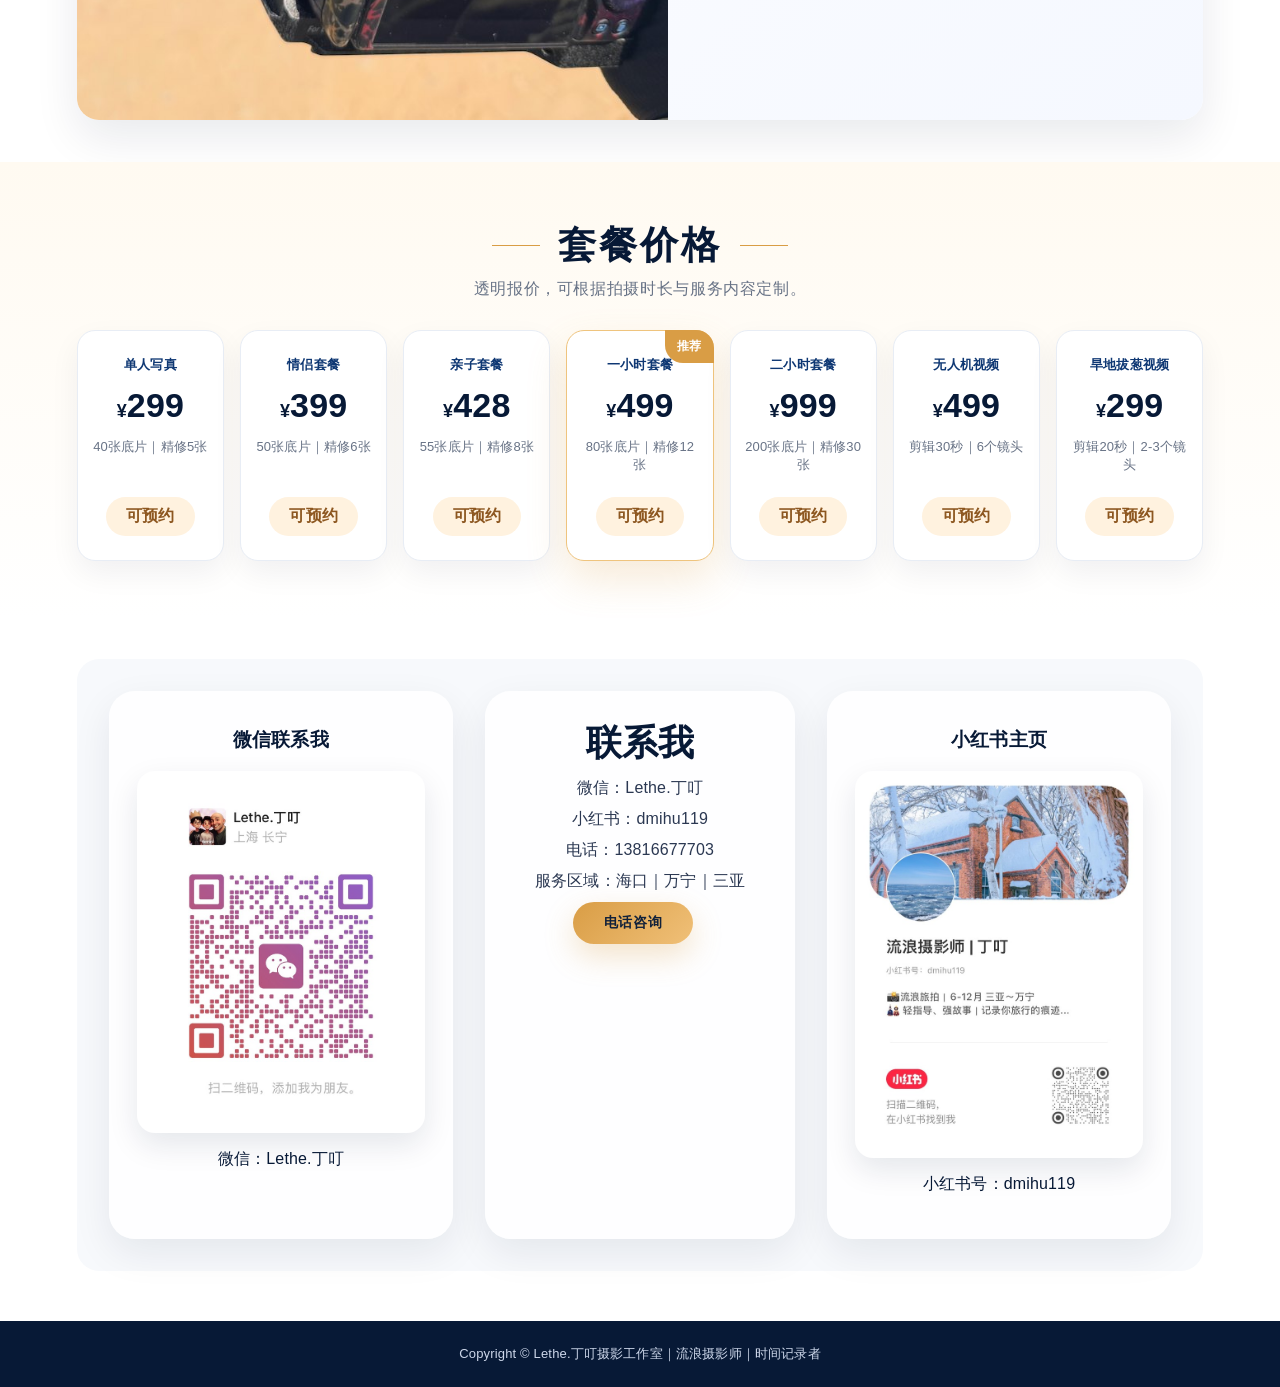
==== commit 988dbc1c: "Add files via upload" ====
--- a/index.html
+++ b/index.html
@@ -11,7 +11,7 @@
   <header class="nav">
     <a class="brand" href="#home"><span>Lethe.丁叮</span><small>流浪摄影师 · 时间记录者</small></a>
     <nav>
-      <a href="#surf">浪尖上的王者</a><a href="#family">亲子时光</a><a href="#sea">海边故事</a><a href="#about">关于摄影师</a><a href="#price">套餐价格</a><a href="photography_schedule.html">预约查询</a><a href="#contact">联系我</a>
+      <a href="#surf">浪尖上的王者</a><a href="#family">亲子时光</a><a href="#sea">海边故事</a><a href="#about">关于摄影师</a><a href="#price">套餐价格</a><a href="booking.html">在线预约</a><a href="#contact">联系我</a>
     </nav>
   </header>
 
@@ -26,7 +26,7 @@
       <div class="hero-bottom-actions">
         <a class="btn ghost" href="#surf">查看作品</a>
         <a class="btn primary" href="#price">套餐查询</a>
-        <a class="btn ghost" href="photography_schedule.html">预约查询</a>
+        <a class="btn ghost" href="booking.html">在线预约</a>
       </div>
     </section>
 
@@ -82,13 +82,13 @@
       <div class="section-title"><span></span><h2>套餐价格</h2><span></span></div>
       <p class="section-desc">透明报价，可根据拍摄时长与服务内容定制。</p>
       <div class="pricing">
-        <div class="card"><small>单人写真</small><h3>299</h3><p>40张底片｜精修5张</p><a href="photography_schedule.html?package=%E5%8D%95%E4%BA%BA%E5%A5%97%E9%A4%90%20299">可预约</a></div>
-        <div class="card"><small>情侣套餐</small><h3>399</h3><p>50张底片｜精修6张</p><a href="photography_schedule.html?package=%E6%83%85%E4%BE%A3%E5%A5%97%E9%A4%90%20399">可预约</a></div>
-        <div class="card"><small>亲子套餐</small><h3>428</h3><p>55张底片｜精修8张</p><a href="photography_schedule.html?package=%E4%BA%B2%E5%AD%90%E5%A5%97%E9%A4%90%20428">可预约</a></div>
-        <div class="card featured"><b>推荐</b><small>一小时套餐</small><h3>499</h3><p>80张底片｜精修12张</p><a href="photography_schedule.html?package=%E4%B8%80%E5%B0%8F%E6%97%B6%E5%A5%97%E9%A4%90%20499">可预约</a></div>
-        <div class="card"><small>二小时套餐</small><h3>999</h3><p>200张底片｜精修30张</p><a href="photography_schedule.html?package=%E4%BA%8C%E5%B0%8F%E6%97%B6%E5%A5%97%E9%A4%90%20999">可预约</a></div>
-        <div class="card"><small>无人机视频</small><h3>499</h3><p>剪辑30秒｜6个镜头</p><a href="photography_schedule.html?package=%E6%97%A0%E4%BA%BA%E6%9C%BA%E8%A7%86%E9%A2%91%20499">可预约</a></div>
-        <div class="card"><small>旱地拔葱视频</small><h3>299</h3><p>剪辑20秒｜2-3个镜头</p><a href="photography_schedule.html?package=%E6%97%B1%E5%9C%B0%E6%8B%94%E8%91%B1%E8%A7%86%E9%A2%91%20299">可预约</a></div>
+        <div class="card"><small>单人写真</small><h3>299</h3><p>40张底片｜精修5张</p><a href="booking.html">可预约</a></div>
+        <div class="card"><small>情侣套餐</small><h3>399</h3><p>50张底片｜精修6张</p><a href="booking.html">可预约</a></div>
+        <div class="card"><small>亲子套餐</small><h3>428</h3><p>55张底片｜精修8张</p><a href="booking.html">可预约</a></div>
+        <div class="card featured"><b>推荐</b><small>一小时套餐</small><h3>499</h3><p>80张底片｜精修12张</p><a href="booking.html">可预约</a></div>
+        <div class="card"><small>二小时套餐</small><h3>999</h3><p>200张底片｜精修30张</p><a href="booking.html">可预约</a></div>
+        <div class="card"><small>无人机视频</small><h3>499</h3><p>剪辑30秒｜6个镜头</p><a href="booking.html">可预约</a></div>
+        <div class="card"><small>旱地拔葱视频</small><h3>299</h3><p>剪辑20秒｜2-3个镜头</p><a href="booking.html">可预约</a></div>
       </div>
     </section>
 
